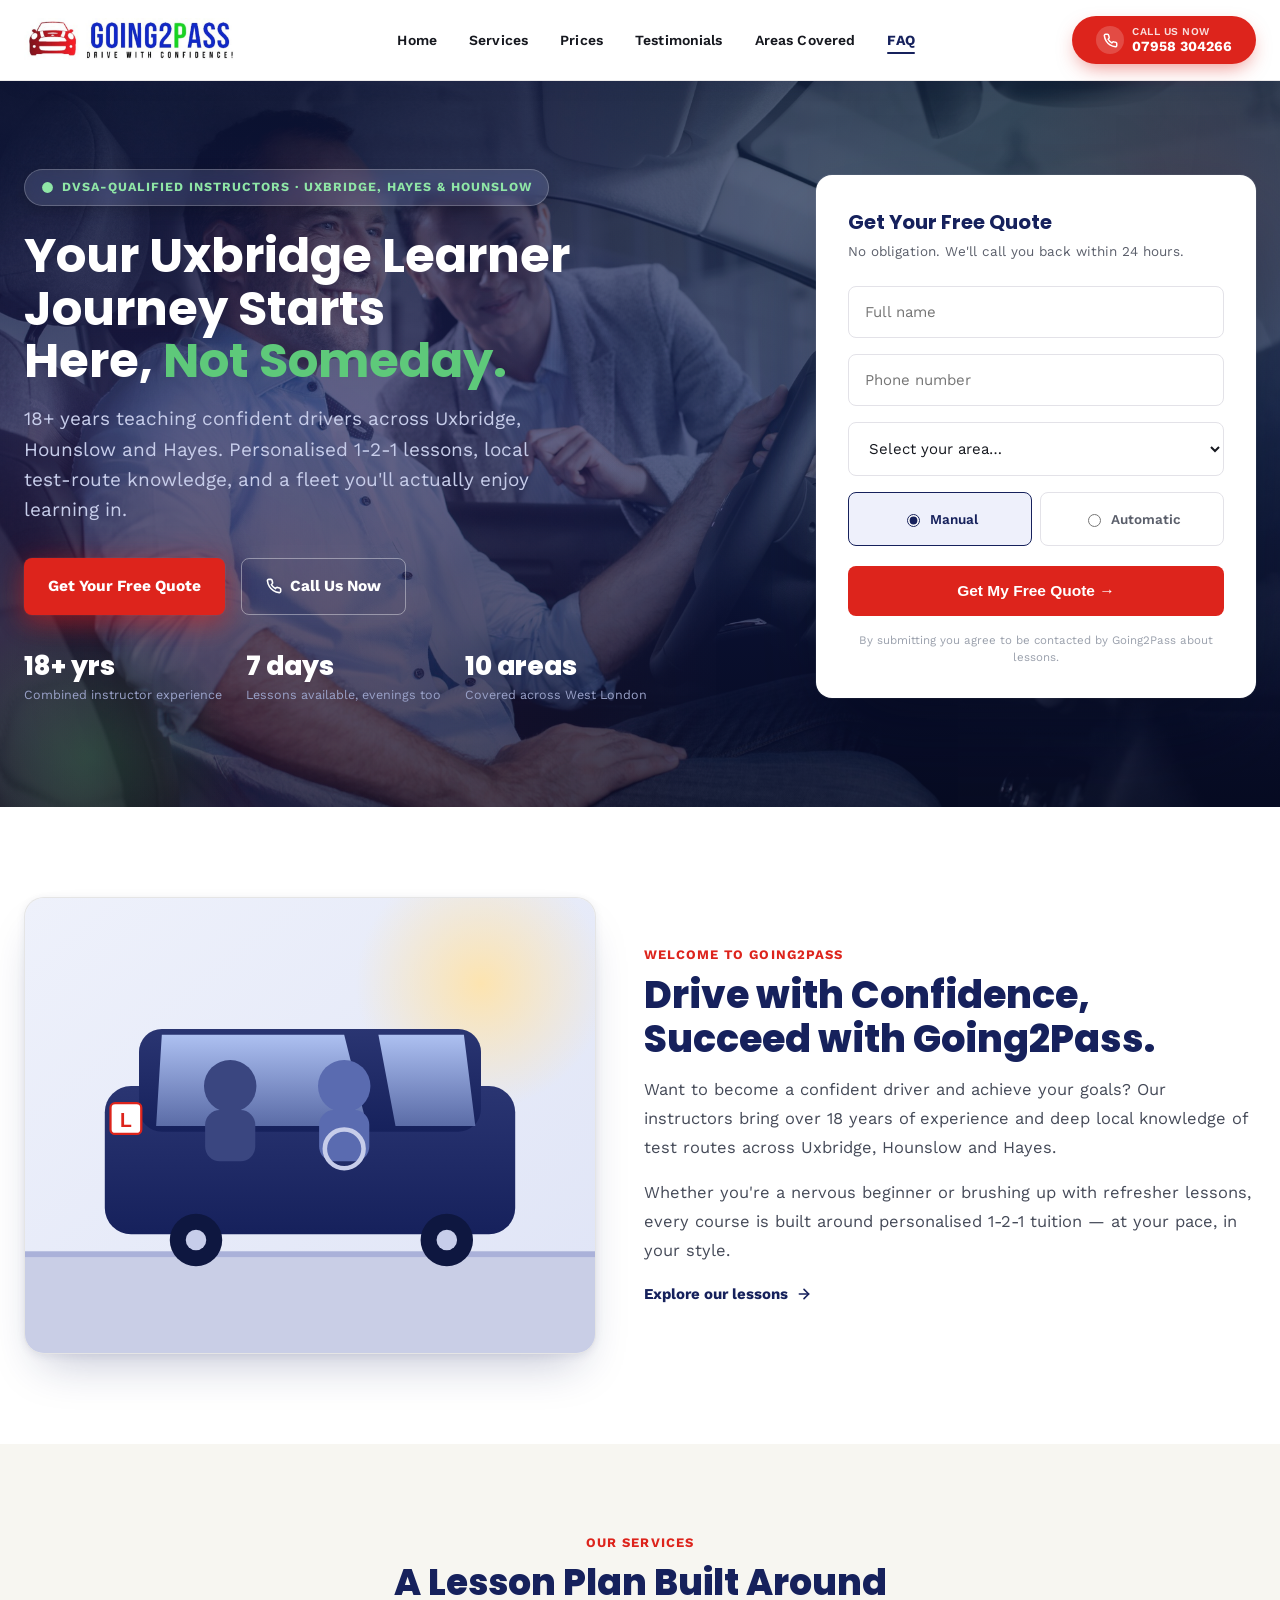
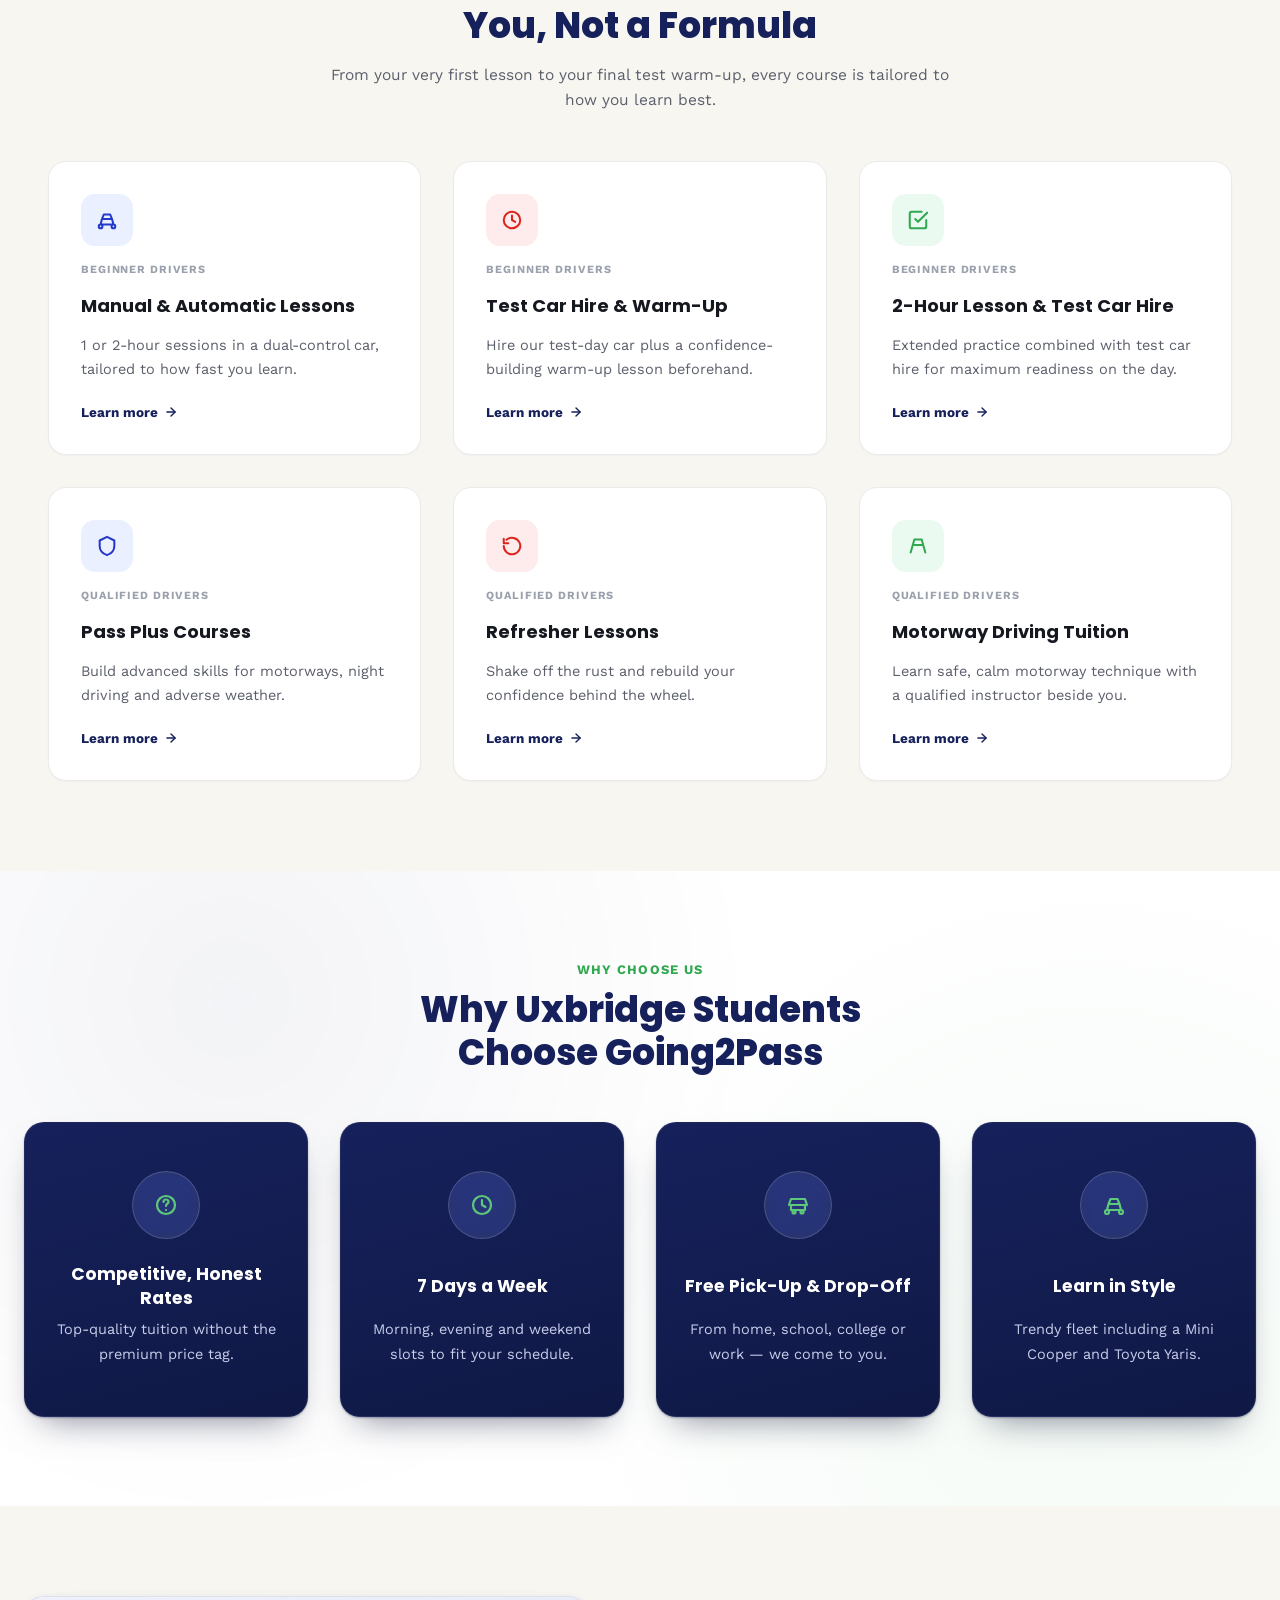
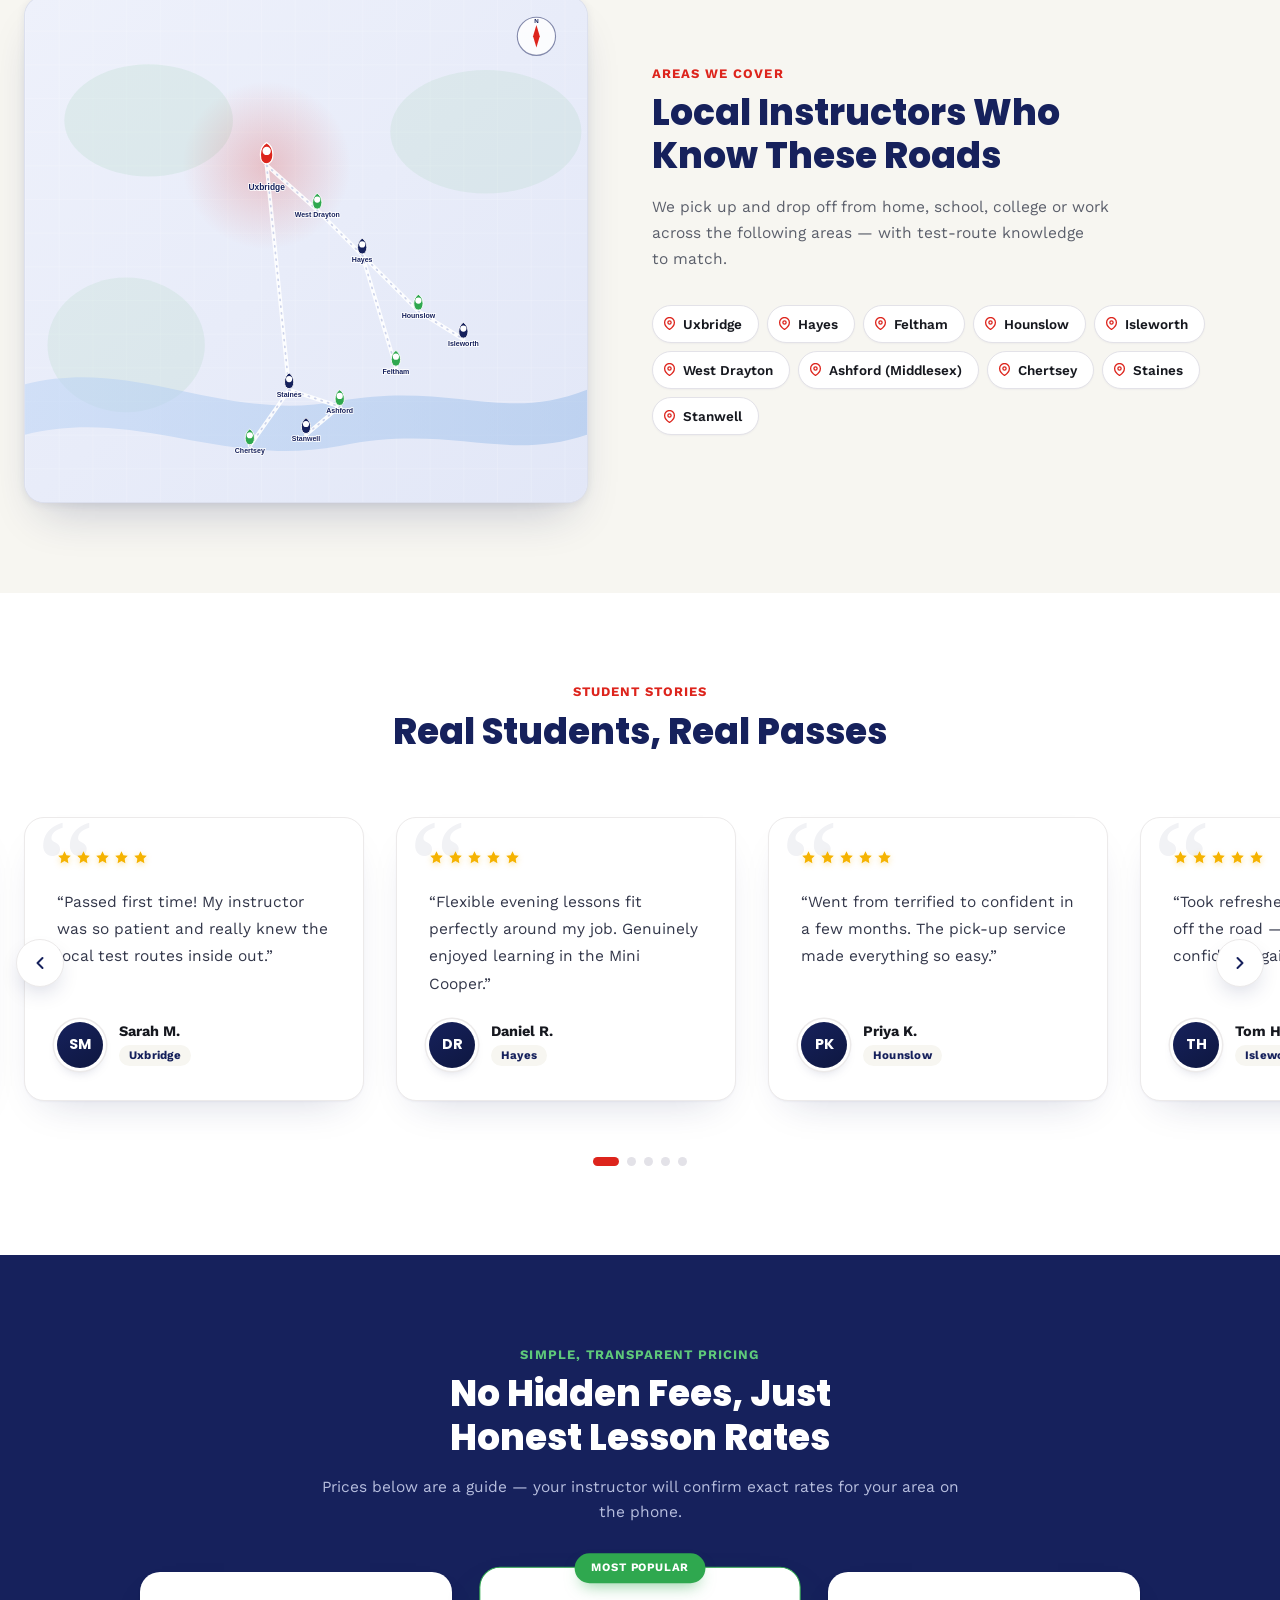
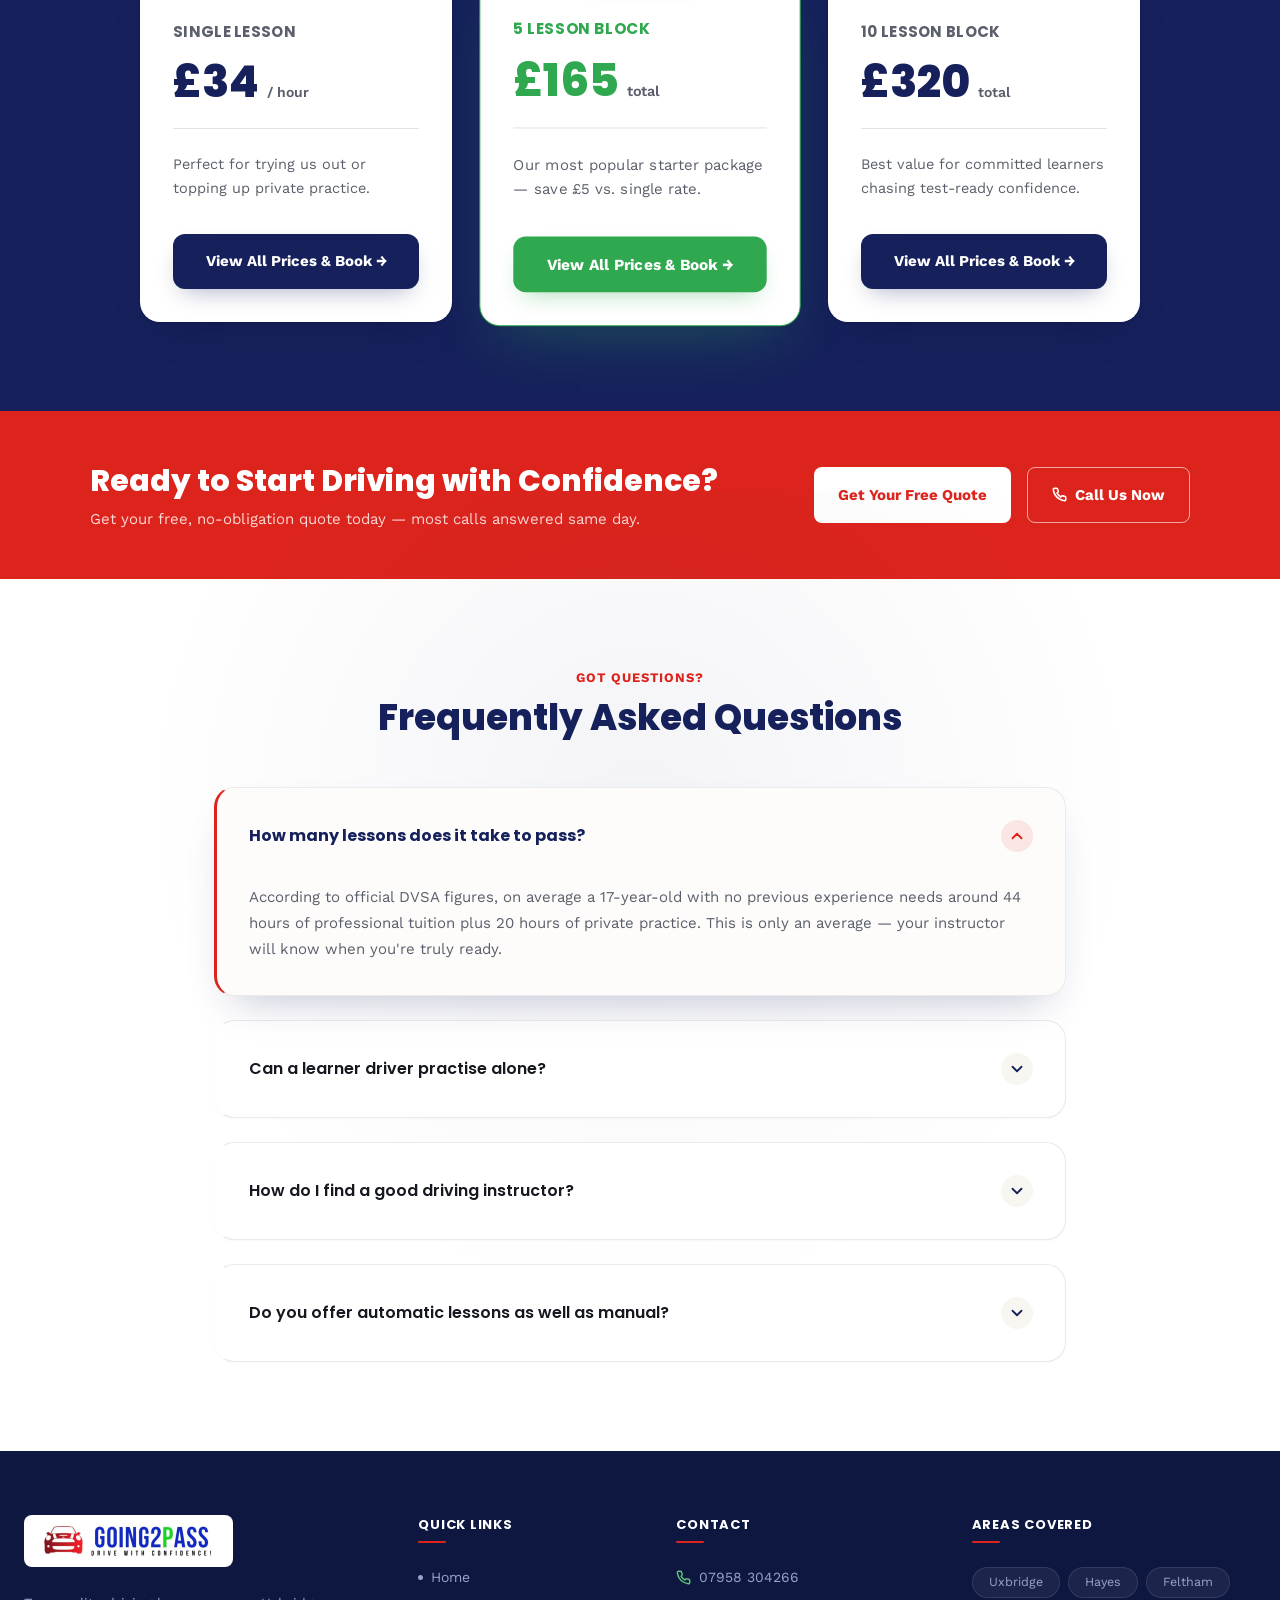
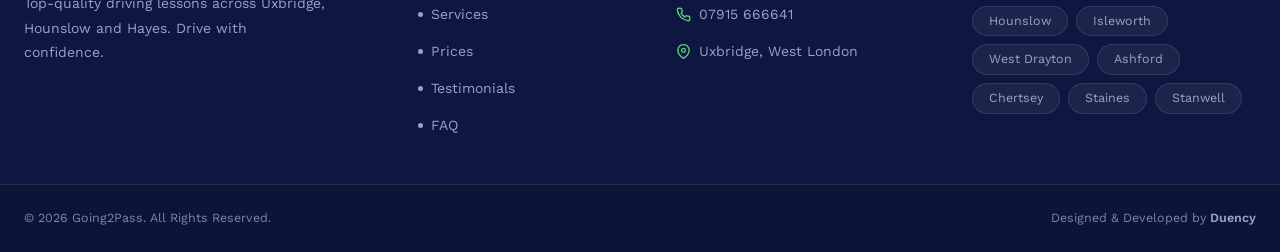
==== index.html @ 3b191c45 "Initial commit" ====
<!DOCTYPE html>
<html lang="en">
<head>
<meta charset="utf-8">
<meta name="viewport" content="width=device-width, initial-scale=1">
<title>Going2Pass — Driving Lessons in Uxbridge, Hayes &amp; Hounslow</title>
<link rel="preconnect" href="https://fonts.googleapis.com">
<link href="https://fonts.googleapis.com/css2?family=Poppins:wght@500;600;700;800&family=Work+Sans:wght@400;500;600;700&display=swap" rel="stylesheet">
<link rel="stylesheet" href="assets/css/main.css">
</head>
<body>

<!-- ============ NAV ============ -->
<header class="site-header">
  <div class="nav-bar container">
    <a href="#" class="nav-brand" aria-label="Going2Pass — home">
      <img class="nav-logo" src="assets/images/logo/logo.jpg" alt="Going2Pass">
    </a>
    <nav class="nav-links" aria-label="Primary">
      <a href="#welcome" data-nav-link="welcome">Home</a>
      <a href="#services" data-nav-link="services">Services</a>
      <a href="#pricing" data-nav-link="pricing">Prices</a>
      <a href="#testimonials" data-nav-link="testimonials">Testimonials</a>
      <a href="#locations" data-nav-link="locations">Areas Covered</a>
      <a href="#faq" data-nav-link="faq">FAQ</a>
    </nav>
    <a class="nav-call" href="tel:07958304266">
      <span class="nav-call-icon">
        <svg width="15" height="15" viewBox="0 0 24 24" fill="none" stroke="#fff" stroke-width="2.4" stroke-linecap="round" stroke-linejoin="round"><path d="M22 16.92v3a2 2 0 0 1-2.18 2 19.79 19.79 0 0 1-8.63-3.07 19.5 19.5 0 0 1-6-6 19.79 19.79 0 0 1-3.07-8.67A2 2 0 0 1 4.11 2h3a2 2 0 0 1 2 1.72c.127.96.362 1.903.7 2.81a2 2 0 0 1-.45 2.11L8.09 9.91a16 16 0 0 0 6 6l1.27-1.27a2 2 0 0 1 2.11-.45c.907.338 1.85.573 2.81.7A2 2 0 0 1 22 16.92z"/></svg>
      </span>
      <span class="nav-call-text">
        <small>Call us now</small>
        07958 304266
      </span>
    </a>
    <button class="nav-burger" type="button" aria-label="Toggle menu" aria-expanded="false">
      <svg width="24" height="24" viewBox="0 0 24 24" fill="none" stroke="#16215c" stroke-width="2.3" stroke-linecap="round"><line x1="3" y1="6" x2="21" y2="6"/><line x1="3" y1="12" x2="21" y2="12"/><line x1="3" y1="18" x2="21" y2="18"/></svg>
    </button>
  </div>
  <nav class="nav-mobile-menu" aria-label="Mobile">
    <a href="#welcome" data-nav-link="welcome">Home</a>
    <a href="#services" data-nav-link="services">Services</a>
    <a href="#pricing" data-nav-link="pricing">Prices</a>
    <a href="#testimonials" data-nav-link="testimonials">Testimonials</a>
    <a href="#locations" data-nav-link="locations">Areas Covered</a>
    <a href="#faq" data-nav-link="faq">FAQ</a>
    <a class="nav-mobile-call" href="tel:07958304266">
      <svg width="15" height="15" viewBox="0 0 24 24" fill="none" stroke="#fff" stroke-width="2.4" stroke-linecap="round" stroke-linejoin="round"><path d="M22 16.92v3a2 2 0 0 1-2.18 2 19.79 19.79 0 0 1-8.63-3.07 19.5 19.5 0 0 1-6-6 19.79 19.79 0 0 1-3.07-8.67A2 2 0 0 1 4.11 2h3a2 2 0 0 1 2 1.72c.127.96.362 1.903.7 2.81a2 2 0 0 1-.45 2.11L8.09 9.91a16 16 0 0 0 6 6l1.27-1.27a2 2 0 0 1 2.11-.45c.907.338 1.85.573 2.81.7A2 2 0 0 1 22 16.92z"/></svg>
      Call 07958 304266
    </a>
  </nav>
</header>

<!-- ============ HERO + LEAD FORM ============ -->
<section class="hero">
  <!--
    Background photo layer: swap the src below for a real licensed photo
    (learner driver + instructor, dual-control car, UK road/driving school)
    when available — everything else (overlay, layout) stays as-is.
  -->
  <img
    class="hero-bg-image"
    src="assets/images/hero/2149117133.jpg"
    alt=""
    role="presentation"
    loading="eager"
    fetchpriority="high"
    decoding="async">
  <div class="hero-overlay"></div>
  <div class="hero-inner">
    <div class="hero-copy">
      <div class="hero-badge">
        <svg width="13" height="13" viewBox="0 0 24 24" fill="#8fe6a6"><circle cx="12" cy="12" r="10"/></svg>
        DVSA-QUALIFIED INSTRUCTORS &middot; UXBRIDGE, HAYES &amp; HOUNSLOW
      </div>
      <h1 class="hero-title">Your Uxbridge Learner Journey Starts Here, <span>Not Someday.</span></h1>
      <p class="hero-sub">18+ years teaching confident drivers across Uxbridge, Hounslow and Hayes. Personalised 1-2-1 lessons, local test-route knowledge, and a fleet you'll actually enjoy learning in.</p>
      <div class="hero-actions">
        <a class="btn btn-primary" href="#lead-form">Get Your Free Quote</a>
        <a class="btn btn-outline" href="tel:07958304266">
          <svg width="16" height="16" viewBox="0 0 24 24" fill="none" stroke="#fff" stroke-width="2.4" stroke-linecap="round" stroke-linejoin="round"><path d="M22 16.92v3a2 2 0 0 1-2.18 2 19.79 19.79 0 0 1-8.63-3.07 19.5 19.5 0 0 1-6-6 19.79 19.79 0 0 1-3.07-8.67A2 2 0 0 1 4.11 2h3a2 2 0 0 1 2 1.72c.127.96.362 1.903.7 2.81a2 2 0 0 1-.45 2.11L8.09 9.91a16 16 0 0 0 6 6l1.27-1.27a2 2 0 0 1 2.11-.45c.907.338 1.85.573 2.81.7A2 2 0 0 1 22 16.92z"/></svg>
          Call Us Now
        </a>
      </div>
      <div class="hero-stats">
        <div><div class="hero-stat-num">18+ yrs</div><div class="hero-stat-label">Combined instructor experience</div></div>
        <div><div class="hero-stat-num">7 days</div><div class="hero-stat-label">Lessons available, evenings too</div></div>
        <div><div class="hero-stat-num">10 areas</div><div class="hero-stat-label">Covered across West London</div></div>
      </div>
    </div>

    <div id="lead-form" class="lead-form-card">
      <div class="lead-form-success">
        <div class="success-icon-wrap">
          <svg width="26" height="26" viewBox="0 0 24 24" fill="none" stroke="#2fa84f" stroke-width="3" stroke-linecap="round" stroke-linejoin="round"><polyline points="20 6 9 17 4 12"/></svg>
        </div>
        <div class="lead-form-success-title">Thanks &mdash; request received!</div>
        <div class="lead-form-success-text">One of our instructors will call you back within 24 hours with your free, no-obligation quote.</div>
      </div>

      <h2 class="lead-form-title">Get Your Free Quote</h2>
      <p class="lead-form-note">No obligation. We'll call you back within 24 hours.</p>
      <form class="lead-form">
        <input type="text" required placeholder="Full name" name="name">
        <input type="tel" required placeholder="Phone number" name="phone">
        <select required name="area">
          <option value="">Select your area&hellip;</option>
          <option value="Uxbridge">Uxbridge</option>
          <option value="Hayes">Hayes</option>
          <option value="Feltham">Feltham</option>
          <option value="Hounslow">Hounslow</option>
          <option value="Isleworth">Isleworth</option>
          <option value="West Drayton">West Drayton</option>
          <option value="Ashford (Middlesex)">Ashford (Middlesex)</option>
          <option value="Chertsey">Chertsey</option>
          <option value="Staines">Staines</option>
          <option value="Stanwell">Stanwell</option>
        </select>
        <div class="transmission-row">
          <label class="transmission-option is-active">
            <input type="radio" name="transmission" value="manual" checked>
            Manual
          </label>
          <label class="transmission-option">
            <input type="radio" name="transmission" value="automatic">
            Automatic
          </label>
        </div>
        <button class="lead-form-submit" type="submit">Get My Free Quote &rarr;</button>
        <div class="lead-form-legal">By submitting you agree to be contacted by Going2Pass about lessons.</div>
      </form>
    </div>
  </div>
</section>

<!-- ============ WELCOME ============ -->
<section id="welcome" class="welcome">
  <div class="welcome-media">
    <!-- Swap this src for a real licensed photo (instructor teaching a
         learner inside a modern dual-control car, UK driving school style)
         when available — no other markup/CSS changes needed. -->
    <img class="welcome-media-image" src="assets/images/about/instructor-learner.svg" alt="Driving instructor teaching a learner driver inside a modern dual-control car" loading="lazy" decoding="async">
  </div>
  <div class="welcome-copy">
    <div class="eyebrow eyebrow-red">WELCOME TO GOING2PASS</div>
    <h2 class="welcome-title">Drive with Confidence, Succeed with Going2Pass.</h2>
    <p>Want to become a confident driver and achieve your goals? Our instructors bring over 18 years of experience and deep local knowledge of test routes across Uxbridge, Hounslow and Hayes.</p>
    <p>Whether you're a nervous beginner or brushing up with refresher lessons, every course is built around personalised 1-2-1 tuition &mdash; at your pace, in your style.</p>
    <a class="welcome-link" href="#services">
      Explore our lessons
      <svg width="16" height="16" viewBox="0 0 24 24" fill="none" stroke="#16215c" stroke-width="2.4" stroke-linecap="round" stroke-linejoin="round"><line x1="5" y1="12" x2="19" y2="12"/><polyline points="12 5 19 12 12 19"/></svg>
    </a>
  </div>
</section>

<!-- ============ SERVICES ============ -->
<section id="services" class="section section-cream">
  <div class="container">
    <div class="section-intro">
      <div class="eyebrow eyebrow-red">OUR SERVICES</div>
      <h2 class="section-title">A Lesson Plan Built Around You, Not a Formula</h2>
      <p>From your very first lesson to your final test warm-up, every course is tailored to how you learn best.</p>
    </div>
    <div class="services-grid">

      <article class="service-card">
        <div class="service-icon" style="background:#eaf0ff;">
          <svg width="22" height="22" viewBox="0 0 24 24" fill="none" stroke="#2438c9" stroke-width="2.2" stroke-linecap="round" stroke-linejoin="round"><path d="M5 17h14M5 17a2 2 0 1 0 0 4 2 2 0 0 0 0-4zm14 0a2 2 0 1 0 0 4 2 2 0 0 0 0-4zM5 17l1.5-6h11L19 17M6.5 11l2-5h7l2 5"/></svg>
        </div>
        <div class="service-group">BEGINNER DRIVERS</div>
        <h3 class="service-title">Manual &amp; Automatic Lessons</h3>
        <p class="service-desc">1 or 2-hour sessions in a dual-control car, tailored to how fast you learn.</p>
        <span class="service-link">Learn more<svg width="14" height="14" viewBox="0 0 24 24" fill="none" stroke="currentColor" stroke-width="2.4" stroke-linecap="round" stroke-linejoin="round"><line x1="5" y1="12" x2="19" y2="12"/><polyline points="12 5 19 12 12 19"/></svg></span>
      </article>

      <article class="service-card">
        <div class="service-icon" style="background:#fdeceb;">
          <svg width="22" height="22" viewBox="0 0 24 24" fill="none" stroke="#dd241c" stroke-width="2.2" stroke-linecap="round" stroke-linejoin="round"><circle cx="12" cy="12" r="9"/><polyline points="12 7 12 12 15.5 14"/></svg>
        </div>
        <div class="service-group">BEGINNER DRIVERS</div>
        <h3 class="service-title">Test Car Hire &amp; Warm-Up</h3>
        <p class="service-desc">Hire our test-day car plus a confidence-building warm-up lesson beforehand.</p>
        <span class="service-link">Learn more<svg width="14" height="14" viewBox="0 0 24 24" fill="none" stroke="currentColor" stroke-width="2.4" stroke-linecap="round" stroke-linejoin="round"><line x1="5" y1="12" x2="19" y2="12"/><polyline points="12 5 19 12 12 19"/></svg></span>
      </article>

      <article class="service-card">
        <div class="service-icon" style="background:#eafaf0;">
          <svg width="22" height="22" viewBox="0 0 24 24" fill="none" stroke="#2fa84f" stroke-width="2.2" stroke-linecap="round" stroke-linejoin="round"><path d="M9 11l3 3L22 4"/><path d="M21 12v7a2 2 0 0 1-2 2H5a2 2 0 0 1-2-2V5a2 2 0 0 1 2-2h11"/></svg>
        </div>
        <div class="service-group">BEGINNER DRIVERS</div>
        <h3 class="service-title">2-Hour Lesson &amp; Test Car Hire</h3>
        <p class="service-desc">Extended practice combined with test car hire for maximum readiness on the day.</p>
        <span class="service-link">Learn more<svg width="14" height="14" viewBox="0 0 24 24" fill="none" stroke="currentColor" stroke-width="2.4" stroke-linecap="round" stroke-linejoin="round"><line x1="5" y1="12" x2="19" y2="12"/><polyline points="12 5 19 12 12 19"/></svg></span>
      </article>

      <article class="service-card">
        <div class="service-icon" style="background:#eaf0ff;">
          <svg width="22" height="22" viewBox="0 0 24 24" fill="none" stroke="#2438c9" stroke-width="2.2" stroke-linecap="round" stroke-linejoin="round"><path d="M12 2l8 4v6c0 5-3.5 8.5-8 10-4.5-1.5-8-5-8-10V6l8-4z"/></svg>
        </div>
        <div class="service-group">QUALIFIED DRIVERS</div>
        <h3 class="service-title">Pass Plus Courses</h3>
        <p class="service-desc">Build advanced skills for motorways, night driving and adverse weather.</p>
        <span class="service-link">Learn more<svg width="14" height="14" viewBox="0 0 24 24" fill="none" stroke="currentColor" stroke-width="2.4" stroke-linecap="round" stroke-linejoin="round"><line x1="5" y1="12" x2="19" y2="12"/><polyline points="12 5 19 12 12 19"/></svg></span>
      </article>

      <article class="service-card">
        <div class="service-icon" style="background:#fdeceb;">
          <svg width="22" height="22" viewBox="0 0 24 24" fill="none" stroke="#dd241c" stroke-width="2.2" stroke-linecap="round" stroke-linejoin="round"><path d="M3 12a9 9 0 1 0 3-6.7"/><polyline points="3 4 3 9 8 9"/></svg>
        </div>
        <div class="service-group">QUALIFIED DRIVERS</div>
        <h3 class="service-title">Refresher Lessons</h3>
        <p class="service-desc">Shake off the rust and rebuild your confidence behind the wheel.</p>
        <span class="service-link">Learn more<svg width="14" height="14" viewBox="0 0 24 24" fill="none" stroke="currentColor" stroke-width="2.4" stroke-linecap="round" stroke-linejoin="round"><line x1="5" y1="12" x2="19" y2="12"/><polyline points="12 5 19 12 12 19"/></svg></span>
      </article>

      <article class="service-card">
        <div class="service-icon" style="background:#eafaf0;">
          <svg width="22" height="22" viewBox="0 0 24 24" fill="none" stroke="#2fa84f" stroke-width="2.2" stroke-linecap="round" stroke-linejoin="round"><path d="M4 19l4-14h8l4 14"/><line x1="7" y1="11" x2="17" y2="11"/></svg>
        </div>
        <div class="service-group">QUALIFIED DRIVERS</div>
        <h3 class="service-title">Motorway Driving Tuition</h3>
        <p class="service-desc">Learn safe, calm motorway technique with a qualified instructor beside you.</p>
        <span class="service-link">Learn more<svg width="14" height="14" viewBox="0 0 24 24" fill="none" stroke="currentColor" stroke-width="2.4" stroke-linecap="round" stroke-linejoin="round"><line x1="5" y1="12" x2="19" y2="12"/><polyline points="12 5 19 12 12 19"/></svg></span>
      </article>

    </div>
  </div>
</section>

<!-- ============ WHY CHOOSE US ============ -->
<section class="section why-choose-section">
  <div class="section-intro">
    <div class="eyebrow eyebrow-green">WHY CHOOSE US</div>
    <h2 class="section-title">Why Uxbridge Students Choose Going2Pass</h2>
  </div>
  <div class="why-grid">

    <div class="why-card">
      <div class="why-icon-wrap">
        <svg width="24" height="24" viewBox="0 0 24 24" fill="none" stroke="#5ec97a" stroke-width="2.2" stroke-linecap="round" stroke-linejoin="round"><circle cx="12" cy="12" r="9"/><path d="M9.5 9a2.5 2.5 0 0 1 5 0c0 1.5-2.5 2-2.5 4M12 17h.01"/></svg>
      </div>
      <h3 class="why-title">Competitive, Honest Rates</h3>
      <p class="why-desc">Top-quality tuition without the premium price tag.</p>
    </div>

    <div class="why-card">
      <div class="why-icon-wrap">
        <svg width="24" height="24" viewBox="0 0 24 24" fill="none" stroke="#5ec97a" stroke-width="2.2" stroke-linecap="round" stroke-linejoin="round"><circle cx="12" cy="12" r="9"/><polyline points="12 7 12 12 15.5 14"/></svg>
      </div>
      <h3 class="why-title">7 Days a Week</h3>
      <p class="why-desc">Morning, evening and weekend slots to fit your schedule.</p>
    </div>

    <div class="why-card">
      <div class="why-icon-wrap">
        <svg width="24" height="24" viewBox="0 0 24 24" fill="none" stroke="#5ec97a" stroke-width="2.2" stroke-linecap="round" stroke-linejoin="round"><path d="M3 12l2-6h14l2 6M5 12h14v5H5z"/><circle cx="8" cy="19" r="1.5"/><circle cx="16" cy="19" r="1.5"/></svg>
      </div>
      <h3 class="why-title">Free Pick-Up &amp; Drop-Off</h3>
      <p class="why-desc">From home, school, college or work &mdash; we come to you.</p>
    </div>

    <div class="why-card">
      <div class="why-icon-wrap">
        <svg width="24" height="24" viewBox="0 0 24 24" fill="none" stroke="#5ec97a" stroke-width="2.2" stroke-linecap="round" stroke-linejoin="round"><path d="M5 17h14M5 17a2 2 0 1 0 0 4 2 2 0 0 0 0-4zm14 0a2 2 0 1 0 0 4 2 2 0 0 0 0-4zM5 17l1.5-6h11L19 17M6.5 11l2-5h7l2 5"/></svg>
      </div>
      <h3 class="why-title">Learn in Style</h3>
      <p class="why-desc">Trendy fleet including a Mini Cooper and Toyota Yaris.</p>
    </div>

  </div>
</section>

<!-- ============ LOCATIONS ============ -->
<section id="locations" class="section section-cream">
  <div class="locations-inner">
    <div class="locations-media">
      <img class="locations-media-image" src="assets/images/locations/west-london-map.svg" alt="Illustrated map of West London showing Going2Pass driving lesson coverage across Uxbridge, Hayes, Hounslow, Feltham, Isleworth, West Drayton, Ashford, Chertsey, Staines and Stanwell" loading="lazy" decoding="async">
    </div>
    <div class="locations-copy">
      <div class="eyebrow eyebrow-red">AREAS WE COVER</div>
      <h2 class="locations-title">Local Instructors Who Know These Roads</h2>
      <p>We pick up and drop off from home, school, college or work across the following areas &mdash; with test-route knowledge to match.</p>
      <div class="location-tags">
        <div class="location-tag"><svg width="13" height="13" viewBox="0 0 24 24" fill="none" stroke="#dd241c" stroke-width="2.4" stroke-linecap="round" stroke-linejoin="round"><path d="M21 10c0 7-9 13-9 13s-9-6-9-13a9 9 0 0 1 18 0z"/><circle cx="12" cy="10" r="3"/></svg>Uxbridge</div>
        <div class="location-tag"><svg width="13" height="13" viewBox="0 0 24 24" fill="none" stroke="#dd241c" stroke-width="2.4" stroke-linecap="round" stroke-linejoin="round"><path d="M21 10c0 7-9 13-9 13s-9-6-9-13a9 9 0 0 1 18 0z"/><circle cx="12" cy="10" r="3"/></svg>Hayes</div>
        <div class="location-tag"><svg width="13" height="13" viewBox="0 0 24 24" fill="none" stroke="#dd241c" stroke-width="2.4" stroke-linecap="round" stroke-linejoin="round"><path d="M21 10c0 7-9 13-9 13s-9-6-9-13a9 9 0 0 1 18 0z"/><circle cx="12" cy="10" r="3"/></svg>Feltham</div>
        <div class="location-tag"><svg width="13" height="13" viewBox="0 0 24 24" fill="none" stroke="#dd241c" stroke-width="2.4" stroke-linecap="round" stroke-linejoin="round"><path d="M21 10c0 7-9 13-9 13s-9-6-9-13a9 9 0 0 1 18 0z"/><circle cx="12" cy="10" r="3"/></svg>Hounslow</div>
        <div class="location-tag"><svg width="13" height="13" viewBox="0 0 24 24" fill="none" stroke="#dd241c" stroke-width="2.4" stroke-linecap="round" stroke-linejoin="round"><path d="M21 10c0 7-9 13-9 13s-9-6-9-13a9 9 0 0 1 18 0z"/><circle cx="12" cy="10" r="3"/></svg>Isleworth</div>
        <div class="location-tag"><svg width="13" height="13" viewBox="0 0 24 24" fill="none" stroke="#dd241c" stroke-width="2.4" stroke-linecap="round" stroke-linejoin="round"><path d="M21 10c0 7-9 13-9 13s-9-6-9-13a9 9 0 0 1 18 0z"/><circle cx="12" cy="10" r="3"/></svg>West Drayton</div>
        <div class="location-tag"><svg width="13" height="13" viewBox="0 0 24 24" fill="none" stroke="#dd241c" stroke-width="2.4" stroke-linecap="round" stroke-linejoin="round"><path d="M21 10c0 7-9 13-9 13s-9-6-9-13a9 9 0 0 1 18 0z"/><circle cx="12" cy="10" r="3"/></svg>Ashford (Middlesex)</div>
        <div class="location-tag"><svg width="13" height="13" viewBox="0 0 24 24" fill="none" stroke="#dd241c" stroke-width="2.4" stroke-linecap="round" stroke-linejoin="round"><path d="M21 10c0 7-9 13-9 13s-9-6-9-13a9 9 0 0 1 18 0z"/><circle cx="12" cy="10" r="3"/></svg>Chertsey</div>
        <div class="location-tag"><svg width="13" height="13" viewBox="0 0 24 24" fill="none" stroke="#dd241c" stroke-width="2.4" stroke-linecap="round" stroke-linejoin="round"><path d="M21 10c0 7-9 13-9 13s-9-6-9-13a9 9 0 0 1 18 0z"/><circle cx="12" cy="10" r="3"/></svg>Staines</div>
        <div class="location-tag"><svg width="13" height="13" viewBox="0 0 24 24" fill="none" stroke="#dd241c" stroke-width="2.4" stroke-linecap="round" stroke-linejoin="round"><path d="M21 10c0 7-9 13-9 13s-9-6-9-13a9 9 0 0 1 18 0z"/><circle cx="12" cy="10" r="3"/></svg>Stanwell</div>
      </div>
    </div>
  </div>
</section>

<!-- ============ TESTIMONIALS ============ -->
<section id="testimonials" class="testimonials-section">
  <div class="container">
    <div class="section-intro">
      <div class="eyebrow eyebrow-red">STUDENT STORIES</div>
      <h2 class="section-title">Real Students, Real Passes</h2>
    </div>
  </div>
  <div class="testimonial-viewport" role="region" aria-roledescription="carousel" aria-label="Student testimonials" tabindex="0">
    <!--
      Track is tripled (3x the 5 real testimonials = 15 cards) so the
      auto-advance loop in slider.js can wrap seamlessly left-to-right.
      data-count on the track = the ORIGINAL testimonial count (5).
    -->
    <div class="testimonial-track" data-count="5">

      <!-- Loop copy 1 (left buffer) -->
      <article class="testimonial-card">
        <div class="testimonial-stars">
          <svg width="15" height="15" viewBox="0 0 24 24" fill="#f5b301"><polygon points="12 2 15.09 8.26 22 9.27 17 14.14 18.18 21.02 12 17.77 5.82 21.02 7 14.14 2 9.27 8.91 8.26 12 2"/></svg>
          <svg width="15" height="15" viewBox="0 0 24 24" fill="#f5b301"><polygon points="12 2 15.09 8.26 22 9.27 17 14.14 18.18 21.02 12 17.77 5.82 21.02 7 14.14 2 9.27 8.91 8.26 12 2"/></svg>
          <svg width="15" height="15" viewBox="0 0 24 24" fill="#f5b301"><polygon points="12 2 15.09 8.26 22 9.27 17 14.14 18.18 21.02 12 17.77 5.82 21.02 7 14.14 2 9.27 8.91 8.26 12 2"/></svg>
          <svg width="15" height="15" viewBox="0 0 24 24" fill="#f5b301"><polygon points="12 2 15.09 8.26 22 9.27 17 14.14 18.18 21.02 12 17.77 5.82 21.02 7 14.14 2 9.27 8.91 8.26 12 2"/></svg>
          <svg width="15" height="15" viewBox="0 0 24 24" fill="#f5b301"><polygon points="12 2 15.09 8.26 22 9.27 17 14.14 18.18 21.02 12 17.77 5.82 21.02 7 14.14 2 9.27 8.91 8.26 12 2"/></svg>
        </div>
        <p class="testimonial-quote">&ldquo;Passed first time! My instructor was so patient and really knew the local test routes inside out.&rdquo;</p>
        <div class="testimonial-person">
          <div class="testimonial-avatar">SM</div>
          <div><div class="testimonial-name">Sarah M.</div><div class="testimonial-area">Uxbridge</div></div>
        </div>
      </article>

      <article class="testimonial-card">
        <div class="testimonial-stars">
          <svg width="15" height="15" viewBox="0 0 24 24" fill="#f5b301"><polygon points="12 2 15.09 8.26 22 9.27 17 14.14 18.18 21.02 12 17.77 5.82 21.02 7 14.14 2 9.27 8.91 8.26 12 2"/></svg>
          <svg width="15" height="15" viewBox="0 0 24 24" fill="#f5b301"><polygon points="12 2 15.09 8.26 22 9.27 17 14.14 18.18 21.02 12 17.77 5.82 21.02 7 14.14 2 9.27 8.91 8.26 12 2"/></svg>
          <svg width="15" height="15" viewBox="0 0 24 24" fill="#f5b301"><polygon points="12 2 15.09 8.26 22 9.27 17 14.14 18.18 21.02 12 17.77 5.82 21.02 7 14.14 2 9.27 8.91 8.26 12 2"/></svg>
          <svg width="15" height="15" viewBox="0 0 24 24" fill="#f5b301"><polygon points="12 2 15.09 8.26 22 9.27 17 14.14 18.18 21.02 12 17.77 5.82 21.02 7 14.14 2 9.27 8.91 8.26 12 2"/></svg>
          <svg width="15" height="15" viewBox="0 0 24 24" fill="#f5b301"><polygon points="12 2 15.09 8.26 22 9.27 17 14.14 18.18 21.02 12 17.77 5.82 21.02 7 14.14 2 9.27 8.91 8.26 12 2"/></svg>
        </div>
        <p class="testimonial-quote">&ldquo;Flexible evening lessons fit perfectly around my job. Genuinely enjoyed learning in the Mini Cooper.&rdquo;</p>
        <div class="testimonial-person">
          <div class="testimonial-avatar">DR</div>
          <div><div class="testimonial-name">Daniel R.</div><div class="testimonial-area">Hayes</div></div>
        </div>
      </article>

      <article class="testimonial-card">
        <div class="testimonial-stars">
          <svg width="15" height="15" viewBox="0 0 24 24" fill="#f5b301"><polygon points="12 2 15.09 8.26 22 9.27 17 14.14 18.18 21.02 12 17.77 5.82 21.02 7 14.14 2 9.27 8.91 8.26 12 2"/></svg>
          <svg width="15" height="15" viewBox="0 0 24 24" fill="#f5b301"><polygon points="12 2 15.09 8.26 22 9.27 17 14.14 18.18 21.02 12 17.77 5.82 21.02 7 14.14 2 9.27 8.91 8.26 12 2"/></svg>
          <svg width="15" height="15" viewBox="0 0 24 24" fill="#f5b301"><polygon points="12 2 15.09 8.26 22 9.27 17 14.14 18.18 21.02 12 17.77 5.82 21.02 7 14.14 2 9.27 8.91 8.26 12 2"/></svg>
          <svg width="15" height="15" viewBox="0 0 24 24" fill="#f5b301"><polygon points="12 2 15.09 8.26 22 9.27 17 14.14 18.18 21.02 12 17.77 5.82 21.02 7 14.14 2 9.27 8.91 8.26 12 2"/></svg>
          <svg width="15" height="15" viewBox="0 0 24 24" fill="#f5b301"><polygon points="12 2 15.09 8.26 22 9.27 17 14.14 18.18 21.02 12 17.77 5.82 21.02 7 14.14 2 9.27 8.91 8.26 12 2"/></svg>
        </div>
        <p class="testimonial-quote">&ldquo;Went from terrified to confident in a few months. The pick-up service made everything so easy.&rdquo;</p>
        <div class="testimonial-person">
          <div class="testimonial-avatar">PK</div>
          <div><div class="testimonial-name">Priya K.</div><div class="testimonial-area">Hounslow</div></div>
        </div>
      </article>

      <article class="testimonial-card">
        <div class="testimonial-stars">
          <svg width="15" height="15" viewBox="0 0 24 24" fill="#f5b301"><polygon points="12 2 15.09 8.26 22 9.27 17 14.14 18.18 21.02 12 17.77 5.82 21.02 7 14.14 2 9.27 8.91 8.26 12 2"/></svg>
          <svg width="15" height="15" viewBox="0 0 24 24" fill="#f5b301"><polygon points="12 2 15.09 8.26 22 9.27 17 14.14 18.18 21.02 12 17.77 5.82 21.02 7 14.14 2 9.27 8.91 8.26 12 2"/></svg>
          <svg width="15" height="15" viewBox="0 0 24 24" fill="#f5b301"><polygon points="12 2 15.09 8.26 22 9.27 17 14.14 18.18 21.02 12 17.77 5.82 21.02 7 14.14 2 9.27 8.91 8.26 12 2"/></svg>
          <svg width="15" height="15" viewBox="0 0 24 24" fill="#f5b301"><polygon points="12 2 15.09 8.26 22 9.27 17 14.14 18.18 21.02 12 17.77 5.82 21.02 7 14.14 2 9.27 8.91 8.26 12 2"/></svg>
          <svg width="15" height="15" viewBox="0 0 24 24" fill="#f5b301"><polygon points="12 2 15.09 8.26 22 9.27 17 14.14 18.18 21.02 12 17.77 5.82 21.02 7 14.14 2 9.27 8.91 8.26 12 2"/></svg>
        </div>
        <p class="testimonial-quote">&ldquo;Took refresher lessons after years off the road &mdash; felt properly confident again within weeks.&rdquo;</p>
        <div class="testimonial-person">
          <div class="testimonial-avatar">TH</div>
          <div><div class="testimonial-name">Tom H.</div><div class="testimonial-area">Isleworth</div></div>
        </div>
      </article>

      <article class="testimonial-card">
        <div class="testimonial-stars">
          <svg width="15" height="15" viewBox="0 0 24 24" fill="#f5b301"><polygon points="12 2 15.09 8.26 22 9.27 17 14.14 18.18 21.02 12 17.77 5.82 21.02 7 14.14 2 9.27 8.91 8.26 12 2"/></svg>
          <svg width="15" height="15" viewBox="0 0 24 24" fill="#f5b301"><polygon points="12 2 15.09 8.26 22 9.27 17 14.14 18.18 21.02 12 17.77 5.82 21.02 7 14.14 2 9.27 8.91 8.26 12 2"/></svg>
          <svg width="15" height="15" viewBox="0 0 24 24" fill="#f5b301"><polygon points="12 2 15.09 8.26 22 9.27 17 14.14 18.18 21.02 12 17.77 5.82 21.02 7 14.14 2 9.27 8.91 8.26 12 2"/></svg>
          <svg width="15" height="15" viewBox="0 0 24 24" fill="#f5b301"><polygon points="12 2 15.09 8.26 22 9.27 17 14.14 18.18 21.02 12 17.77 5.82 21.02 7 14.14 2 9.27 8.91 8.26 12 2"/></svg>
          <svg width="15" height="15" viewBox="0 0 24 24" fill="#f5b301"><polygon points="12 2 15.09 8.26 22 9.27 17 14.14 18.18 21.02 12 17.77 5.82 21.02 7 14.14 2 9.27 8.91 8.26 12 2"/></svg>
        </div>
        <p class="testimonial-quote">&ldquo;Best value block booking around. Clear pricing, no surprises, and I passed with 2 minors.&rdquo;</p>
        <div class="testimonial-person">
          <div class="testimonial-avatar">AO</div>
          <div><div class="testimonial-name">Amara O.</div><div class="testimonial-area">West Drayton</div></div>
        </div>
      </article>

      <!-- Loop copy 2 (main visible set — index math in slider.js starts here) -->
      <article class="testimonial-card">
        <div class="testimonial-stars"><svg width="15" height="15" viewBox="0 0 24 24" fill="#f5b301"><polygon points="12 2 15.09 8.26 22 9.27 17 14.14 18.18 21.02 12 17.77 5.82 21.02 7 14.14 2 9.27 8.91 8.26 12 2"/></svg><svg width="15" height="15" viewBox="0 0 24 24" fill="#f5b301"><polygon points="12 2 15.09 8.26 22 9.27 17 14.14 18.18 21.02 12 17.77 5.82 21.02 7 14.14 2 9.27 8.91 8.26 12 2"/></svg><svg width="15" height="15" viewBox="0 0 24 24" fill="#f5b301"><polygon points="12 2 15.09 8.26 22 9.27 17 14.14 18.18 21.02 12 17.77 5.82 21.02 7 14.14 2 9.27 8.91 8.26 12 2"/></svg><svg width="15" height="15" viewBox="0 0 24 24" fill="#f5b301"><polygon points="12 2 15.09 8.26 22 9.27 17 14.14 18.18 21.02 12 17.77 5.82 21.02 7 14.14 2 9.27 8.91 8.26 12 2"/></svg><svg width="15" height="15" viewBox="0 0 24 24" fill="#f5b301"><polygon points="12 2 15.09 8.26 22 9.27 17 14.14 18.18 21.02 12 17.77 5.82 21.02 7 14.14 2 9.27 8.91 8.26 12 2"/></svg></div>
        <p class="testimonial-quote">&ldquo;Passed first time! My instructor was so patient and really knew the local test routes inside out.&rdquo;</p>
        <div class="testimonial-person"><div class="testimonial-avatar">SM</div><div><div class="testimonial-name">Sarah M.</div><div class="testimonial-area">Uxbridge</div></div></div>
      </article>
      <article class="testimonial-card">
        <div class="testimonial-stars"><svg width="15" height="15" viewBox="0 0 24 24" fill="#f5b301"><polygon points="12 2 15.09 8.26 22 9.27 17 14.14 18.18 21.02 12 17.77 5.82 21.02 7 14.14 2 9.27 8.91 8.26 12 2"/></svg><svg width="15" height="15" viewBox="0 0 24 24" fill="#f5b301"><polygon points="12 2 15.09 8.26 22 9.27 17 14.14 18.18 21.02 12 17.77 5.82 21.02 7 14.14 2 9.27 8.91 8.26 12 2"/></svg><svg width="15" height="15" viewBox="0 0 24 24" fill="#f5b301"><polygon points="12 2 15.09 8.26 22 9.27 17 14.14 18.18 21.02 12 17.77 5.82 21.02 7 14.14 2 9.27 8.91 8.26 12 2"/></svg><svg width="15" height="15" viewBox="0 0 24 24" fill="#f5b301"><polygon points="12 2 15.09 8.26 22 9.27 17 14.14 18.18 21.02 12 17.77 5.82 21.02 7 14.14 2 9.27 8.91 8.26 12 2"/></svg><svg width="15" height="15" viewBox="0 0 24 24" fill="#f5b301"><polygon points="12 2 15.09 8.26 22 9.27 17 14.14 18.18 21.02 12 17.77 5.82 21.02 7 14.14 2 9.27 8.91 8.26 12 2"/></svg></div>
        <p class="testimonial-quote">&ldquo;Flexible evening lessons fit perfectly around my job. Genuinely enjoyed learning in the Mini Cooper.&rdquo;</p>
        <div class="testimonial-person"><div class="testimonial-avatar">DR</div><div><div class="testimonial-name">Daniel R.</div><div class="testimonial-area">Hayes</div></div></div>
      </article>
      <article class="testimonial-card">
        <div class="testimonial-stars"><svg width="15" height="15" viewBox="0 0 24 24" fill="#f5b301"><polygon points="12 2 15.09 8.26 22 9.27 17 14.14 18.18 21.02 12 17.77 5.82 21.02 7 14.14 2 9.27 8.91 8.26 12 2"/></svg><svg width="15" height="15" viewBox="0 0 24 24" fill="#f5b301"><polygon points="12 2 15.09 8.26 22 9.27 17 14.14 18.18 21.02 12 17.77 5.82 21.02 7 14.14 2 9.27 8.91 8.26 12 2"/></svg><svg width="15" height="15" viewBox="0 0 24 24" fill="#f5b301"><polygon points="12 2 15.09 8.26 22 9.27 17 14.14 18.18 21.02 12 17.77 5.82 21.02 7 14.14 2 9.27 8.91 8.26 12 2"/></svg><svg width="15" height="15" viewBox="0 0 24 24" fill="#f5b301"><polygon points="12 2 15.09 8.26 22 9.27 17 14.14 18.18 21.02 12 17.77 5.82 21.02 7 14.14 2 9.27 8.91 8.26 12 2"/></svg><svg width="15" height="15" viewBox="0 0 24 24" fill="#f5b301"><polygon points="12 2 15.09 8.26 22 9.27 17 14.14 18.18 21.02 12 17.77 5.82 21.02 7 14.14 2 9.27 8.91 8.26 12 2"/></svg></div>
        <p class="testimonial-quote">&ldquo;Went from terrified to confident in a few months. The pick-up service made everything so easy.&rdquo;</p>
        <div class="testimonial-person"><div class="testimonial-avatar">PK</div><div><div class="testimonial-name">Priya K.</div><div class="testimonial-area">Hounslow</div></div></div>
      </article>
      <article class="testimonial-card">
        <div class="testimonial-stars"><svg width="15" height="15" viewBox="0 0 24 24" fill="#f5b301"><polygon points="12 2 15.09 8.26 22 9.27 17 14.14 18.18 21.02 12 17.77 5.82 21.02 7 14.14 2 9.27 8.91 8.26 12 2"/></svg><svg width="15" height="15" viewBox="0 0 24 24" fill="#f5b301"><polygon points="12 2 15.09 8.26 22 9.27 17 14.14 18.18 21.02 12 17.77 5.82 21.02 7 14.14 2 9.27 8.91 8.26 12 2"/></svg><svg width="15" height="15" viewBox="0 0 24 24" fill="#f5b301"><polygon points="12 2 15.09 8.26 22 9.27 17 14.14 18.18 21.02 12 17.77 5.82 21.02 7 14.14 2 9.27 8.91 8.26 12 2"/></svg><svg width="15" height="15" viewBox="0 0 24 24" fill="#f5b301"><polygon points="12 2 15.09 8.26 22 9.27 17 14.14 18.18 21.02 12 17.77 5.82 21.02 7 14.14 2 9.27 8.91 8.26 12 2"/></svg><svg width="15" height="15" viewBox="0 0 24 24" fill="#f5b301"><polygon points="12 2 15.09 8.26 22 9.27 17 14.14 18.18 21.02 12 17.77 5.82 21.02 7 14.14 2 9.27 8.91 8.26 12 2"/></svg></div>
        <p class="testimonial-quote">&ldquo;Took refresher lessons after years off the road &mdash; felt properly confident again within weeks.&rdquo;</p>
        <div class="testimonial-person"><div class="testimonial-avatar">TH</div><div><div class="testimonial-name">Tom H.</div><div class="testimonial-area">Isleworth</div></div></div>
      </article>
      <article class="testimonial-card">
        <div class="testimonial-stars"><svg width="15" height="15" viewBox="0 0 24 24" fill="#f5b301"><polygon points="12 2 15.09 8.26 22 9.27 17 14.14 18.18 21.02 12 17.77 5.82 21.02 7 14.14 2 9.27 8.91 8.26 12 2"/></svg><svg width="15" height="15" viewBox="0 0 24 24" fill="#f5b301"><polygon points="12 2 15.09 8.26 22 9.27 17 14.14 18.18 21.02 12 17.77 5.82 21.02 7 14.14 2 9.27 8.91 8.26 12 2"/></svg><svg width="15" height="15" viewBox="0 0 24 24" fill="#f5b301"><polygon points="12 2 15.09 8.26 22 9.27 17 14.14 18.18 21.02 12 17.77 5.82 21.02 7 14.14 2 9.27 8.91 8.26 12 2"/></svg><svg width="15" height="15" viewBox="0 0 24 24" fill="#f5b301"><polygon points="12 2 15.09 8.26 22 9.27 17 14.14 18.18 21.02 12 17.77 5.82 21.02 7 14.14 2 9.27 8.91 8.26 12 2"/></svg><svg width="15" height="15" viewBox="0 0 24 24" fill="#f5b301"><polygon points="12 2 15.09 8.26 22 9.27 17 14.14 18.18 21.02 12 17.77 5.82 21.02 7 14.14 2 9.27 8.91 8.26 12 2"/></svg></div>
        <p class="testimonial-quote">&ldquo;Best value block booking around. Clear pricing, no surprises, and I passed with 2 minors.&rdquo;</p>
        <div class="testimonial-person"><div class="testimonial-avatar">AO</div><div><div class="testimonial-name">Amara O.</div><div class="testimonial-area">West Drayton</div></div></div>
      </article>

      <!-- Loop copy 3 (right buffer) -->
      <article class="testimonial-card">
        <div class="testimonial-stars"><svg width="15" height="15" viewBox="0 0 24 24" fill="#f5b301"><polygon points="12 2 15.09 8.26 22 9.27 17 14.14 18.18 21.02 12 17.77 5.82 21.02 7 14.14 2 9.27 8.91 8.26 12 2"/></svg><svg width="15" height="15" viewBox="0 0 24 24" fill="#f5b301"><polygon points="12 2 15.09 8.26 22 9.27 17 14.14 18.18 21.02 12 17.77 5.82 21.02 7 14.14 2 9.27 8.91 8.26 12 2"/></svg><svg width="15" height="15" viewBox="0 0 24 24" fill="#f5b301"><polygon points="12 2 15.09 8.26 22 9.27 17 14.14 18.18 21.02 12 17.77 5.82 21.02 7 14.14 2 9.27 8.91 8.26 12 2"/></svg><svg width="15" height="15" viewBox="0 0 24 24" fill="#f5b301"><polygon points="12 2 15.09 8.26 22 9.27 17 14.14 18.18 21.02 12 17.77 5.82 21.02 7 14.14 2 9.27 8.91 8.26 12 2"/></svg><svg width="15" height="15" viewBox="0 0 24 24" fill="#f5b301"><polygon points="12 2 15.09 8.26 22 9.27 17 14.14 18.18 21.02 12 17.77 5.82 21.02 7 14.14 2 9.27 8.91 8.26 12 2"/></svg></div>
        <p class="testimonial-quote">&ldquo;Passed first time! My instructor was so patient and really knew the local test routes inside out.&rdquo;</p>
        <div class="testimonial-person"><div class="testimonial-avatar">SM</div><div><div class="testimonial-name">Sarah M.</div><div class="testimonial-area">Uxbridge</div></div></div>
      </article>
      <article class="testimonial-card">
        <div class="testimonial-stars"><svg width="15" height="15" viewBox="0 0 24 24" fill="#f5b301"><polygon points="12 2 15.09 8.26 22 9.27 17 14.14 18.18 21.02 12 17.77 5.82 21.02 7 14.14 2 9.27 8.91 8.26 12 2"/></svg><svg width="15" height="15" viewBox="0 0 24 24" fill="#f5b301"><polygon points="12 2 15.09 8.26 22 9.27 17 14.14 18.18 21.02 12 17.77 5.82 21.02 7 14.14 2 9.27 8.91 8.26 12 2"/></svg><svg width="15" height="15" viewBox="0 0 24 24" fill="#f5b301"><polygon points="12 2 15.09 8.26 22 9.27 17 14.14 18.18 21.02 12 17.77 5.82 21.02 7 14.14 2 9.27 8.91 8.26 12 2"/></svg><svg width="15" height="15" viewBox="0 0 24 24" fill="#f5b301"><polygon points="12 2 15.09 8.26 22 9.27 17 14.14 18.18 21.02 12 17.77 5.82 21.02 7 14.14 2 9.27 8.91 8.26 12 2"/></svg><svg width="15" height="15" viewBox="0 0 24 24" fill="#f5b301"><polygon points="12 2 15.09 8.26 22 9.27 17 14.14 18.18 21.02 12 17.77 5.82 21.02 7 14.14 2 9.27 8.91 8.26 12 2"/></svg></div>
        <p class="testimonial-quote">&ldquo;Flexible evening lessons fit perfectly around my job. Genuinely enjoyed learning in the Mini Cooper.&rdquo;</p>
        <div class="testimonial-person"><div class="testimonial-avatar">DR</div><div><div class="testimonial-name">Daniel R.</div><div class="testimonial-area">Hayes</div></div></div>
      </article>
      <article class="testimonial-card">
        <div class="testimonial-stars"><svg width="15" height="15" viewBox="0 0 24 24" fill="#f5b301"><polygon points="12 2 15.09 8.26 22 9.27 17 14.14 18.18 21.02 12 17.77 5.82 21.02 7 14.14 2 9.27 8.91 8.26 12 2"/></svg><svg width="15" height="15" viewBox="0 0 24 24" fill="#f5b301"><polygon points="12 2 15.09 8.26 22 9.27 17 14.14 18.18 21.02 12 17.77 5.82 21.02 7 14.14 2 9.27 8.91 8.26 12 2"/></svg><svg width="15" height="15" viewBox="0 0 24 24" fill="#f5b301"><polygon points="12 2 15.09 8.26 22 9.27 17 14.14 18.18 21.02 12 17.77 5.82 21.02 7 14.14 2 9.27 8.91 8.26 12 2"/></svg><svg width="15" height="15" viewBox="0 0 24 24" fill="#f5b301"><polygon points="12 2 15.09 8.26 22 9.27 17 14.14 18.18 21.02 12 17.77 5.82 21.02 7 14.14 2 9.27 8.91 8.26 12 2"/></svg><svg width="15" height="15" viewBox="0 0 24 24" fill="#f5b301"><polygon points="12 2 15.09 8.26 22 9.27 17 14.14 18.18 21.02 12 17.77 5.82 21.02 7 14.14 2 9.27 8.91 8.26 12 2"/></svg></div>
        <p class="testimonial-quote">&ldquo;Went from terrified to confident in a few months. The pick-up service made everything so easy.&rdquo;</p>
        <div class="testimonial-person"><div class="testimonial-avatar">PK</div><div><div class="testimonial-name">Priya K.</div><div class="testimonial-area">Hounslow</div></div></div>
      </article>
      <article class="testimonial-card">
        <div class="testimonial-stars"><svg width="15" height="15" viewBox="0 0 24 24" fill="#f5b301"><polygon points="12 2 15.09 8.26 22 9.27 17 14.14 18.18 21.02 12 17.77 5.82 21.02 7 14.14 2 9.27 8.91 8.26 12 2"/></svg><svg width="15" height="15" viewBox="0 0 24 24" fill="#f5b301"><polygon points="12 2 15.09 8.26 22 9.27 17 14.14 18.18 21.02 12 17.77 5.82 21.02 7 14.14 2 9.27 8.91 8.26 12 2"/></svg><svg width="15" height="15" viewBox="0 0 24 24" fill="#f5b301"><polygon points="12 2 15.09 8.26 22 9.27 17 14.14 18.18 21.02 12 17.77 5.82 21.02 7 14.14 2 9.27 8.91 8.26 12 2"/></svg><svg width="15" height="15" viewBox="0 0 24 24" fill="#f5b301"><polygon points="12 2 15.09 8.26 22 9.27 17 14.14 18.18 21.02 12 17.77 5.82 21.02 7 14.14 2 9.27 8.91 8.26 12 2"/></svg><svg width="15" height="15" viewBox="0 0 24 24" fill="#f5b301"><polygon points="12 2 15.09 8.26 22 9.27 17 14.14 18.18 21.02 12 17.77 5.82 21.02 7 14.14 2 9.27 8.91 8.26 12 2"/></svg></div>
        <p class="testimonial-quote">&ldquo;Took refresher lessons after years off the road &mdash; felt properly confident again within weeks.&rdquo;</p>
        <div class="testimonial-person"><div class="testimonial-avatar">TH</div><div><div class="testimonial-name">Tom H.</div><div class="testimonial-area">Isleworth</div></div></div>
      </article>
      <article class="testimonial-card">
        <div class="testimonial-stars"><svg width="15" height="15" viewBox="0 0 24 24" fill="#f5b301"><polygon points="12 2 15.09 8.26 22 9.27 17 14.14 18.18 21.02 12 17.77 5.82 21.02 7 14.14 2 9.27 8.91 8.26 12 2"/></svg><svg width="15" height="15" viewBox="0 0 24 24" fill="#f5b301"><polygon points="12 2 15.09 8.26 22 9.27 17 14.14 18.18 21.02 12 17.77 5.82 21.02 7 14.14 2 9.27 8.91 8.26 12 2"/></svg><svg width="15" height="15" viewBox="0 0 24 24" fill="#f5b301"><polygon points="12 2 15.09 8.26 22 9.27 17 14.14 18.18 21.02 12 17.77 5.82 21.02 7 14.14 2 9.27 8.91 8.26 12 2"/></svg><svg width="15" height="15" viewBox="0 0 24 24" fill="#f5b301"><polygon points="12 2 15.09 8.26 22 9.27 17 14.14 18.18 21.02 12 17.77 5.82 21.02 7 14.14 2 9.27 8.91 8.26 12 2"/></svg><svg width="15" height="15" viewBox="0 0 24 24" fill="#f5b301"><polygon points="12 2 15.09 8.26 22 9.27 17 14.14 18.18 21.02 12 17.77 5.82 21.02 7 14.14 2 9.27 8.91 8.26 12 2"/></svg></div>
        <p class="testimonial-quote">&ldquo;Best value block booking around. Clear pricing, no surprises, and I passed with 2 minors.&rdquo;</p>
        <div class="testimonial-person"><div class="testimonial-avatar">AO</div><div><div class="testimonial-name">Amara O.</div><div class="testimonial-area">West Drayton</div></div></div>
      </article>

    </div>

    <button class="testimonial-arrow testimonial-arrow-prev" type="button" aria-label="Previous testimonial">
      <svg width="20" height="20" viewBox="0 0 24 24" fill="none" stroke="currentColor" stroke-width="2.4" stroke-linecap="round" stroke-linejoin="round"><polyline points="15 18 9 12 15 6"/></svg>
    </button>
    <button class="testimonial-arrow testimonial-arrow-next" type="button" aria-label="Next testimonial">
      <svg width="20" height="20" viewBox="0 0 24 24" fill="none" stroke="currentColor" stroke-width="2.4" stroke-linecap="round" stroke-linejoin="round"><polyline points="9 18 15 12 9 6"/></svg>
    </button>
  </div>

  <div class="testimonial-dots" role="tablist" aria-label="Select testimonial"></div>
</section>

<!-- ============ PRICING ============ -->
<section id="pricing" class="section section-navy">
  <div class="container">
    <div class="section-intro">
      <div class="eyebrow eyebrow-green-light">SIMPLE, TRANSPARENT PRICING</div>
      <h2 class="section-title section-title-white">No Hidden Fees, Just Honest Lesson Rates</h2>
      <p style="color:#b7bede;">Prices below are a guide &mdash; your instructor will confirm exact rates for your area on the phone.</p>
    </div>
    <div class="pricing-grid">

      <div class="pricing-card">
        <div class="pricing-name">Single Lesson</div>
        <div class="pricing-price-row"><div class="pricing-price">&pound;34</div><div class="pricing-unit">/ hour</div></div>
        <p class="pricing-desc">Perfect for trying us out or topping up private practice.</p>
        <a class="pricing-cta" href="#lead-form">View All Prices &amp; Book &rarr;</a>
      </div>

      <div class="pricing-card is-featured">
        <div class="pricing-badge">MOST POPULAR</div>
        <div class="pricing-name">5 Lesson Block</div>
        <div class="pricing-price-row"><div class="pricing-price">&pound;165</div><div class="pricing-unit">total</div></div>
        <p class="pricing-desc">Our most popular starter package &mdash; save &pound;5 vs. single rate.</p>
        <a class="pricing-cta" href="#lead-form">View All Prices &amp; Book &rarr;</a>
      </div>

      <div class="pricing-card">
        <div class="pricing-name">10 Lesson Block</div>
        <div class="pricing-price-row"><div class="pricing-price">&pound;320</div><div class="pricing-unit">total</div></div>
        <p class="pricing-desc">Best value for committed learners chasing test-ready confidence.</p>
        <a class="pricing-cta" href="#lead-form">View All Prices &amp; Book &rarr;</a>
      </div>

    </div>
  </div>
</section>

<!-- ============ CTA BAND ============ -->
<section class="cta-band">
  <div class="cta-band-inner">
    <div>
      <div class="cta-title">Ready to Start Driving with Confidence?</div>
      <div class="cta-sub">Get your free, no-obligation quote today &mdash; most calls answered same day.</div>
    </div>
    <div class="cta-actions">
      <a class="cta-btn-white" href="#lead-form">Get Your Free Quote</a>
      <a class="cta-btn-outline" href="tel:07958304266">
        <svg width="15" height="15" viewBox="0 0 24 24" fill="none" stroke="#fff" stroke-width="2.6" stroke-linecap="round" stroke-linejoin="round"><path d="M22 16.92v3a2 2 0 0 1-2.18 2 19.79 19.79 0 0 1-8.63-3.07 19.5 19.5 0 0 1-6-6 19.79 19.79 0 0 1-3.07-8.67A2 2 0 0 1 4.11 2h3a2 2 0 0 1 2 1.72c.127.96.362 1.903.7 2.81a2 2 0 0 1-.45 2.11L8.09 9.91a16 16 0 0 0 6 6l1.27-1.27a2 2 0 0 1 2.11-.45c.907.338 1.85.573 2.81.7A2 2 0 0 1 22 16.92z"/></svg>
        Call Us Now
      </a>
    </div>
  </div>
</section>

<!-- ============ FAQ ============ -->
<section id="faq" class="faq-section">
  <div class="section-intro">
    <div class="eyebrow eyebrow-red">GOT QUESTIONS?</div>
    <h2 class="section-title">Frequently Asked Questions</h2>
  </div>
  <div class="faq-list">

    <div class="faq-item is-open">
      <button class="faq-question" type="button">
        How many lessons does it take to pass?
        <span class="faq-icon-wrap"><svg class="faq-icon" width="18" height="18" viewBox="0 0 24 24" fill="none" stroke="currentColor" stroke-width="2.4" stroke-linecap="round" stroke-linejoin="round"><polyline points="6 9 12 15 18 9"/></svg></span>
      </button>
      <div class="faq-answer">According to official DVSA figures, on average a 17-year-old with no previous experience needs around 44 hours of professional tuition plus 20 hours of private practice. This is only an average &mdash; your instructor will know when you're truly ready.</div>
    </div>

    <div class="faq-item">
      <button class="faq-question" type="button">
        Can a learner driver practise alone?
        <span class="faq-icon-wrap"><svg class="faq-icon" width="18" height="18" viewBox="0 0 24 24" fill="none" stroke="currentColor" stroke-width="2.4" stroke-linecap="round" stroke-linejoin="round"><polyline points="6 9 12 15 18 9"/></svg></span>
      </button>
      <div class="faq-answer">No &mdash; UK law requires learner drivers to be accompanied by a qualified driver aged 21+ who has held a full licence for at least 3 years. Check GOV.UK for the latest rules on private practice.</div>
    </div>

    <div class="faq-item">
      <button class="faq-question" type="button">
        How do I find a good driving instructor?
        <span class="faq-icon-wrap"><svg class="faq-icon" width="18" height="18" viewBox="0 0 24 24" fill="none" stroke="currentColor" stroke-width="2.4" stroke-linecap="round" stroke-linejoin="round"><polyline points="6 9 12 15 18 9"/></svg></span>
      </button>
      <div class="faq-answer">Check they're DVSA-qualified, confirm the car matches what you want to learn in (manual or automatic), look at their track record, and make sure you get along &mdash; you'll be spending hours together each week.</div>
    </div>

    <div class="faq-item">
      <button class="faq-question" type="button">
        Do you offer automatic lessons as well as manual?
        <span class="faq-icon-wrap"><svg class="faq-icon" width="18" height="18" viewBox="0 0 24 24" fill="none" stroke="currentColor" stroke-width="2.4" stroke-linecap="round" stroke-linejoin="round"><polyline points="6 9 12 15 18 9"/></svg></span>
      </button>
      <div class="faq-answer">Yes &mdash; our fleet includes both manual and automatic vehicles, so you can learn in whichever suits your goals and licence type.</div>
    </div>

  </div>
</section>

<!-- ============ FOOTER ============ -->
<footer class="site-footer">
  <div class="footer-grid container">
    <div class="footer-col footer-col-brand">
      <div class="footer-logo-wrap"><img class="footer-logo" src="assets/images/logo/logo.jpg" alt="Going2Pass"></div>
      <p class="footer-desc">Top-quality driving lessons across Uxbridge, Hounslow and Hayes. Drive with confidence.</p>
    </div>
    <div class="footer-col">
      <div class="footer-heading">Quick Links</div>
      <nav class="footer-links" aria-label="Footer">
        <a href="#welcome"><span>Home</span></a>
        <a href="#services"><span>Services</span></a>
        <a href="#pricing"><span>Prices</span></a>
        <a href="#testimonials"><span>Testimonials</span></a>
        <a href="#faq"><span>FAQ</span></a>
      </nav>
    </div>
    <div class="footer-col">
      <div class="footer-heading">Contact</div>
      <div class="footer-contact">
        <a href="tel:07958304266">
          <svg width="15" height="15" viewBox="0 0 24 24" fill="none" stroke="currentColor" stroke-width="2.2" stroke-linecap="round" stroke-linejoin="round"><path d="M22 16.92v3a2 2 0 0 1-2.18 2 19.79 19.79 0 0 1-8.63-3.07 19.5 19.5 0 0 1-6-6 19.79 19.79 0 0 1-3.07-8.67A2 2 0 0 1 4.11 2h3a2 2 0 0 1 2 1.72c.127.96.362 1.903.7 2.81a2 2 0 0 1-.45 2.11L8.09 9.91a16 16 0 0 0 6 6l1.27-1.27a2 2 0 0 1 2.11-.45c.907.338 1.85.573 2.81.7A2 2 0 0 1 22 16.92z"/></svg>
          <span>07958 304266</span>
        </a>
        <a href="tel:07915666641">
          <svg width="15" height="15" viewBox="0 0 24 24" fill="none" stroke="currentColor" stroke-width="2.2" stroke-linecap="round" stroke-linejoin="round"><path d="M22 16.92v3a2 2 0 0 1-2.18 2 19.79 19.79 0 0 1-8.63-3.07 19.5 19.5 0 0 1-6-6 19.79 19.79 0 0 1-3.07-8.67A2 2 0 0 1 4.11 2h3a2 2 0 0 1 2 1.72c.127.96.362 1.903.7 2.81a2 2 0 0 1-.45 2.11L8.09 9.91a16 16 0 0 0 6 6l1.27-1.27a2 2 0 0 1 2.11-.45c.907.338 1.85.573 2.81.7A2 2 0 0 1 22 16.92z"/></svg>
          <span>07915 666641</span>
        </a>
        <div class="footer-location">
          <svg width="15" height="15" viewBox="0 0 24 24" fill="none" stroke="currentColor" stroke-width="2.2" stroke-linecap="round" stroke-linejoin="round"><path d="M21 10c0 7-9 13-9 13s-9-6-9-13a9 9 0 0 1 18 0z"/><circle cx="12" cy="10" r="3"/></svg>
          <span>Uxbridge, West London</span>
        </div>
      </div>
    </div>
    <div class="footer-col">
      <div class="footer-heading">Areas Covered</div>
      <div class="footer-areas">
        <span>Uxbridge</span><span>Hayes</span><span>Feltham</span><span>Hounslow</span><span>Isleworth</span>
        <span>West Drayton</span><span>Ashford</span><span>Chertsey</span><span>Staines</span><span>Stanwell</span>
      </div>
    </div>
  </div>
  <div class="footer-bottom">
    <div class="footer-bottom-inner container">
      <p class="footer-copyright">&copy; 2026 Going2Pass. All Rights Reserved.</p>
      <p class="footer-credit">Designed &amp; Developed by <span>Duency</span></p>
    </div>
  </div>
</footer>

<script src="assets/js/constants.js"></script>
<script src="assets/js/utils.js"></script>
<script src="assets/js/navigation.js"></script>
<script src="assets/js/hero.js"></script>
<script src="assets/js/form.js"></script>
<script src="assets/js/accordion.js"></script>
<script src="assets/js/slider.js"></script>
<script src="assets/js/modal.js"></script>
<script src="assets/js/animation.js"></script>
<script src="assets/js/main.js"></script>
</body>
</html>
---- assets/css/main.css ----
/* ==========================================================================
   main.css — single entry point. Import order matters:
   variables -> base -> components -> utilities -> responsive (last, so
   breakpoint overrides always win the cascade).
   ========================================================================== */

@import url("variables.css");
@import url("base.css");

@import url("components/buttons.css");
@import url("components/navigation.css");
@import url("components/hero.css");
@import url("components/lead-form.css");
@import url("components/welcome.css");
@import url("components/services.css");
@import url("components/why-choose-us.css");
@import url("components/locations.css");
@import url("components/testimonials.css");
@import url("components/pricing.css");
@import url("components/cta.css");
@import url("components/faq.css");
@import url("components/footer.css");

@import url("utilities.css");
@import url("responsive.css");
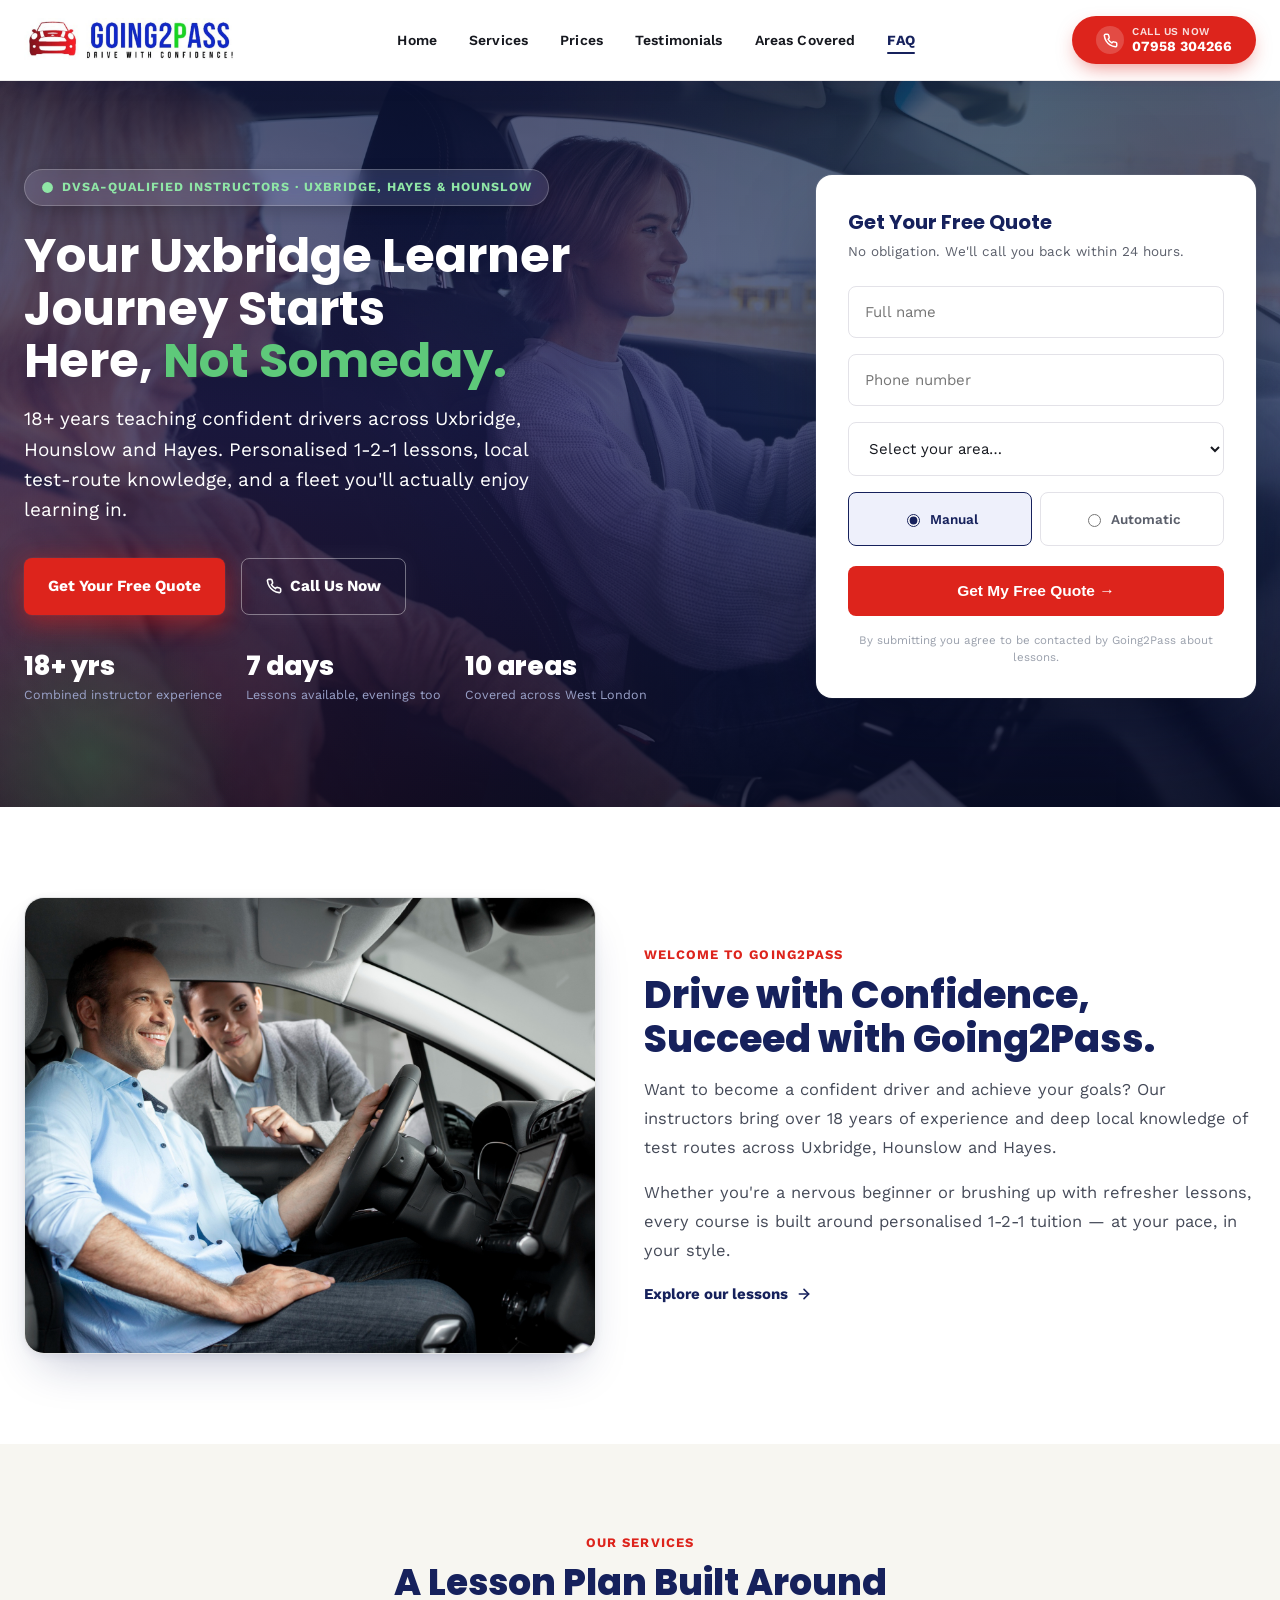
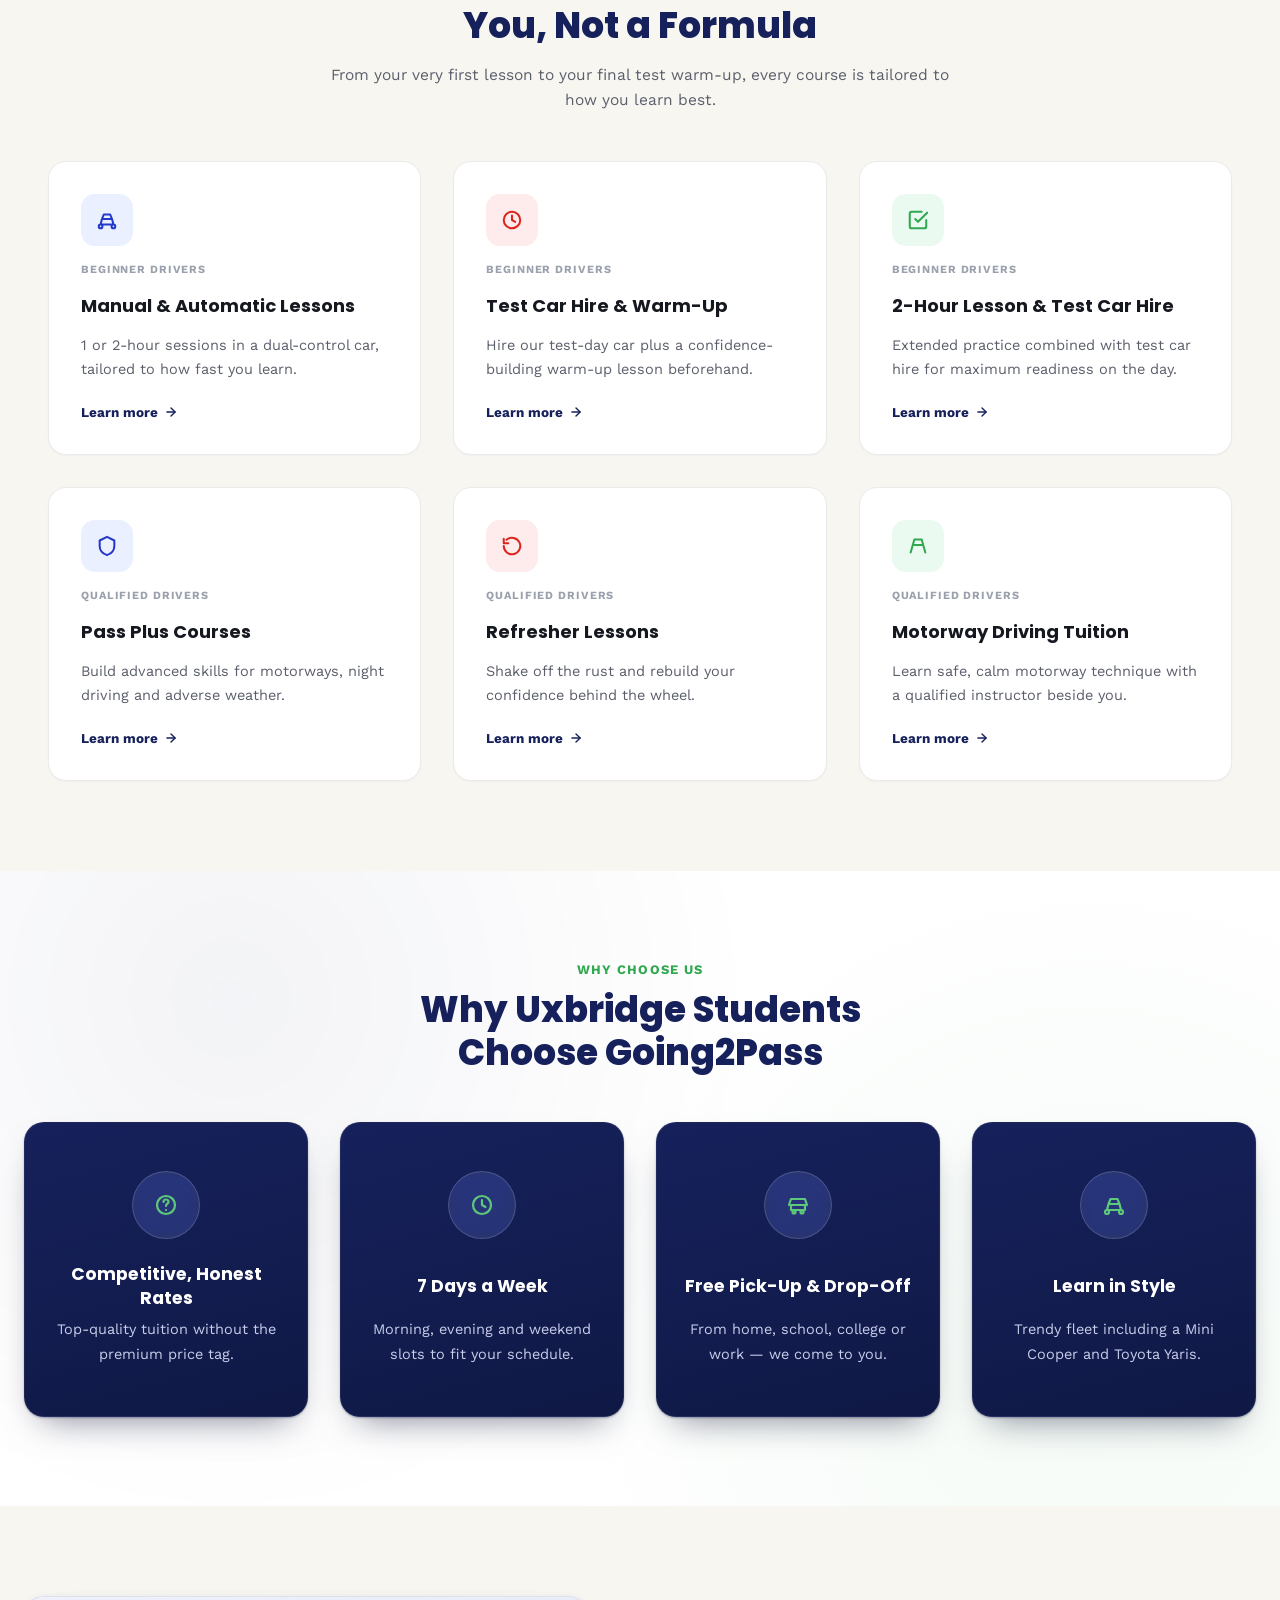
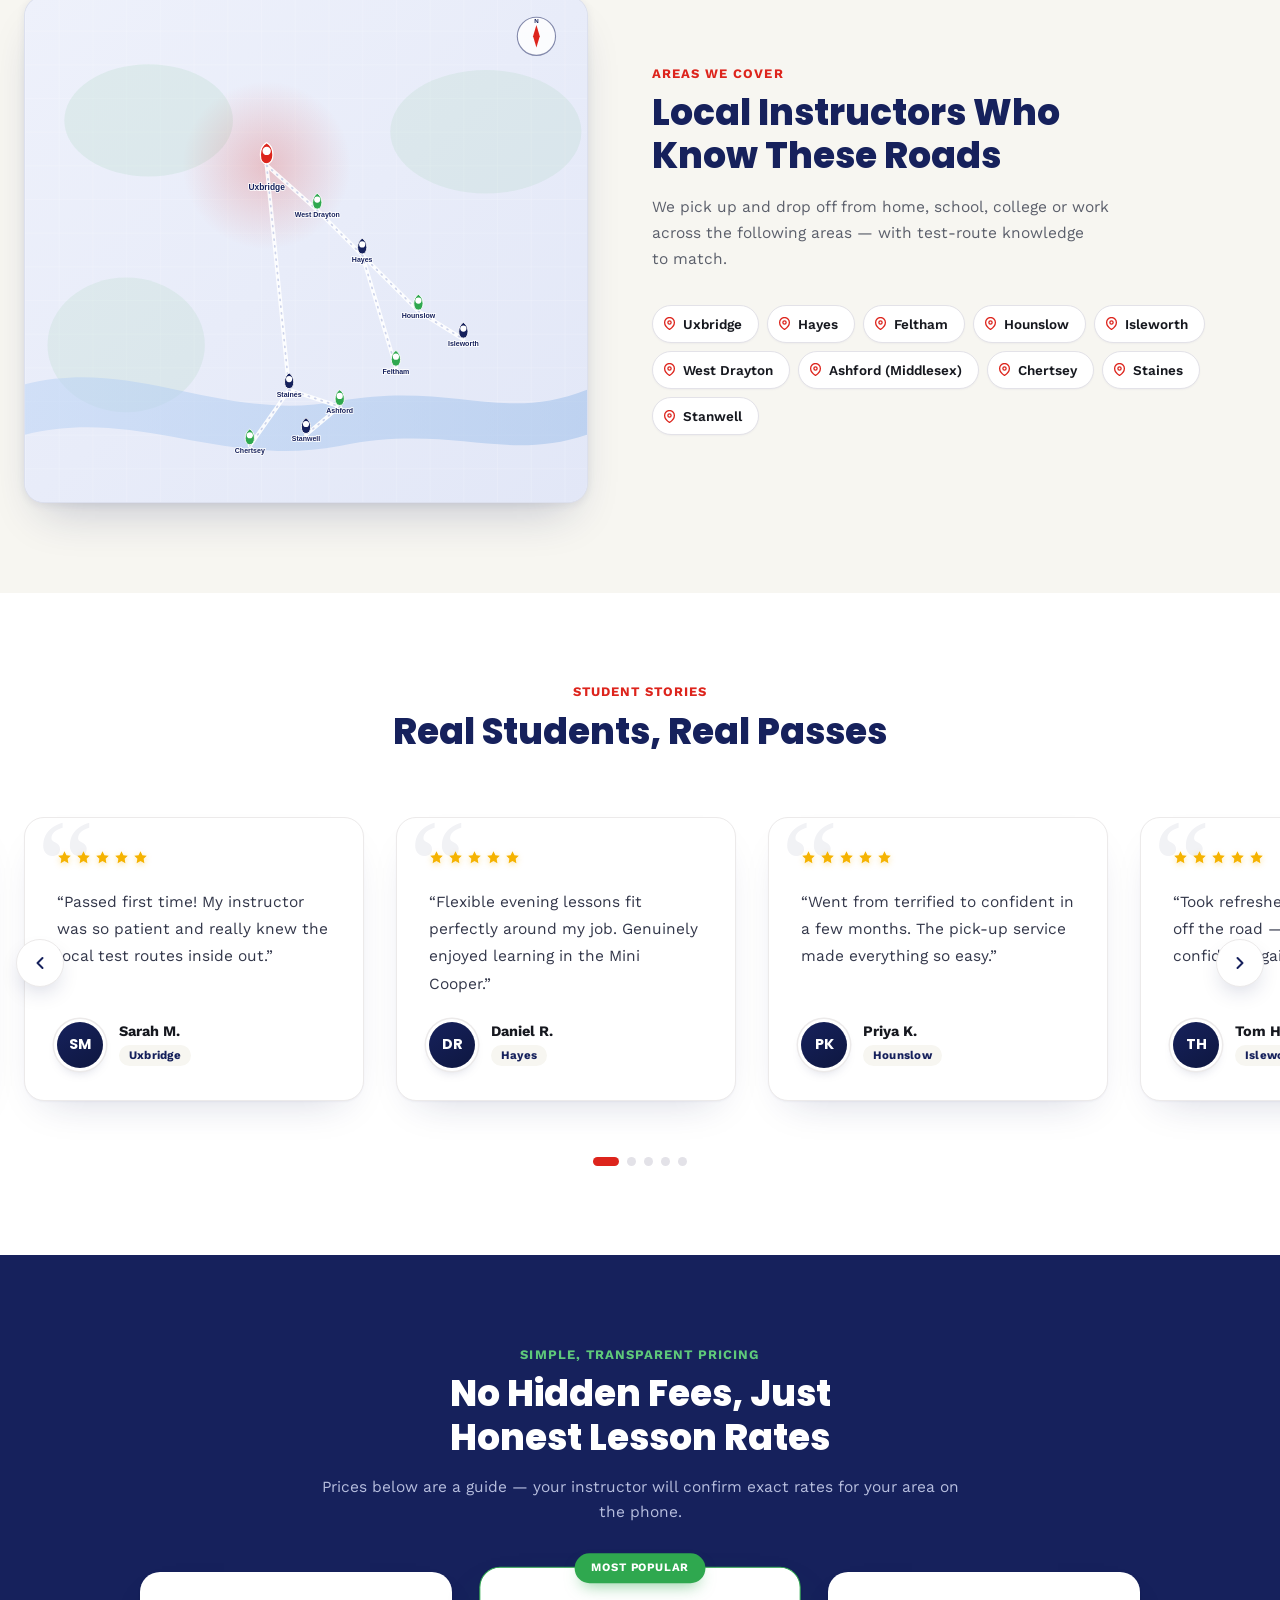
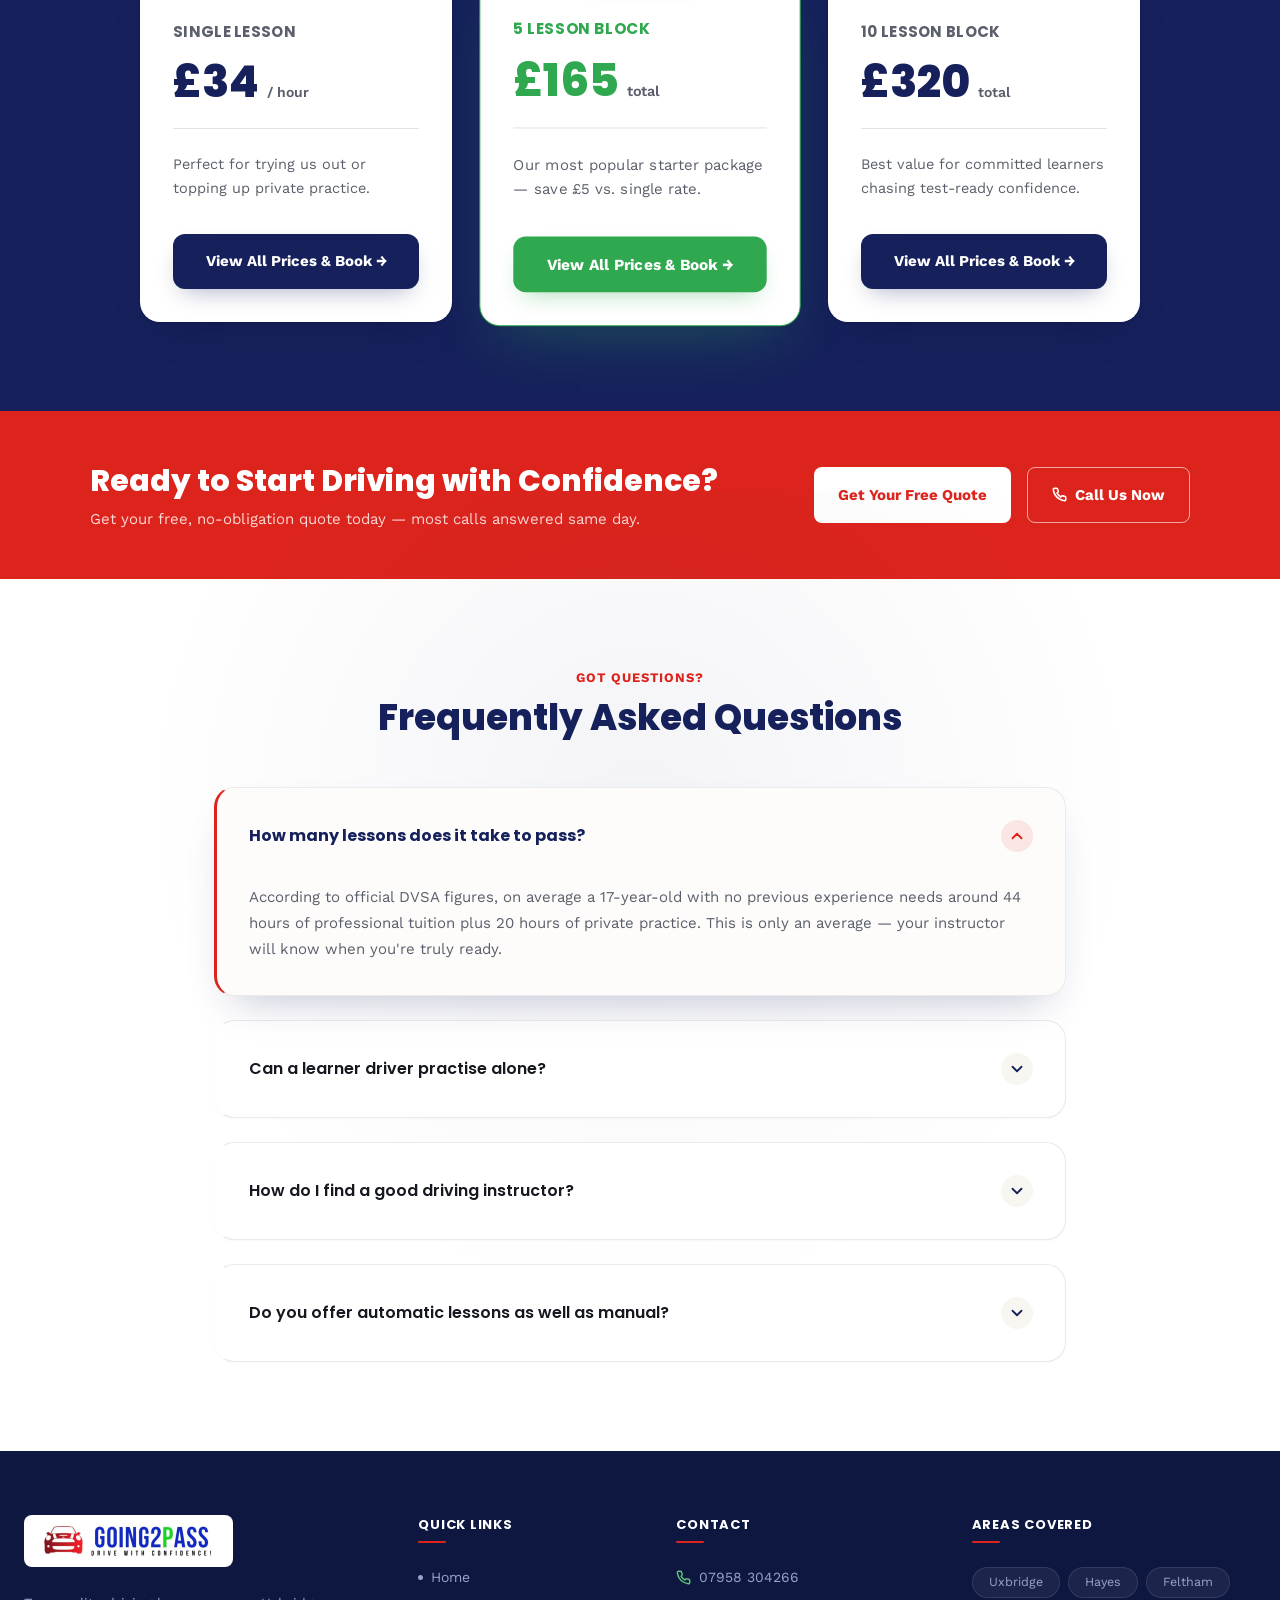
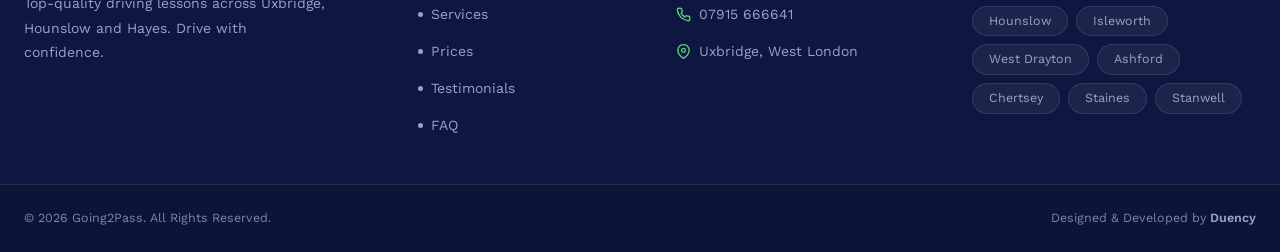
==== commit 915917b4: "Refined UI/UX, improved hero, services, pricing and FAQ sections" ====
--- a/index.html
+++ b/index.html
@@ -60,7 +60,7 @@
   -->
   <img
     class="hero-bg-image"
-    src="assets/images/hero/2149117133.jpg"
+    src="assets/images/hero/2150318413.jpg"
     alt=""
     role="presentation"
     loading="eager"
@@ -139,7 +139,7 @@
     <!-- Swap this src for a real licensed photo (instructor teaching a
          learner inside a modern dual-control car, UK driving school style)
          when available — no other markup/CSS changes needed. -->
-    <img class="welcome-media-image" src="assets/images/about/instructor-learner.svg" alt="Driving instructor teaching a learner driver inside a modern dual-control car" loading="lazy" decoding="async">
+    <img class="welcome-media-image" src="assets/images/hero/2149117133.jpg" alt="Driving instructor teaching a learner driver inside a modern dual-control car" loading="lazy" decoding="async">
   </div>
   <div class="welcome-copy">
     <div class="eyebrow eyebrow-red">WELCOME TO GOING2PASS</div>
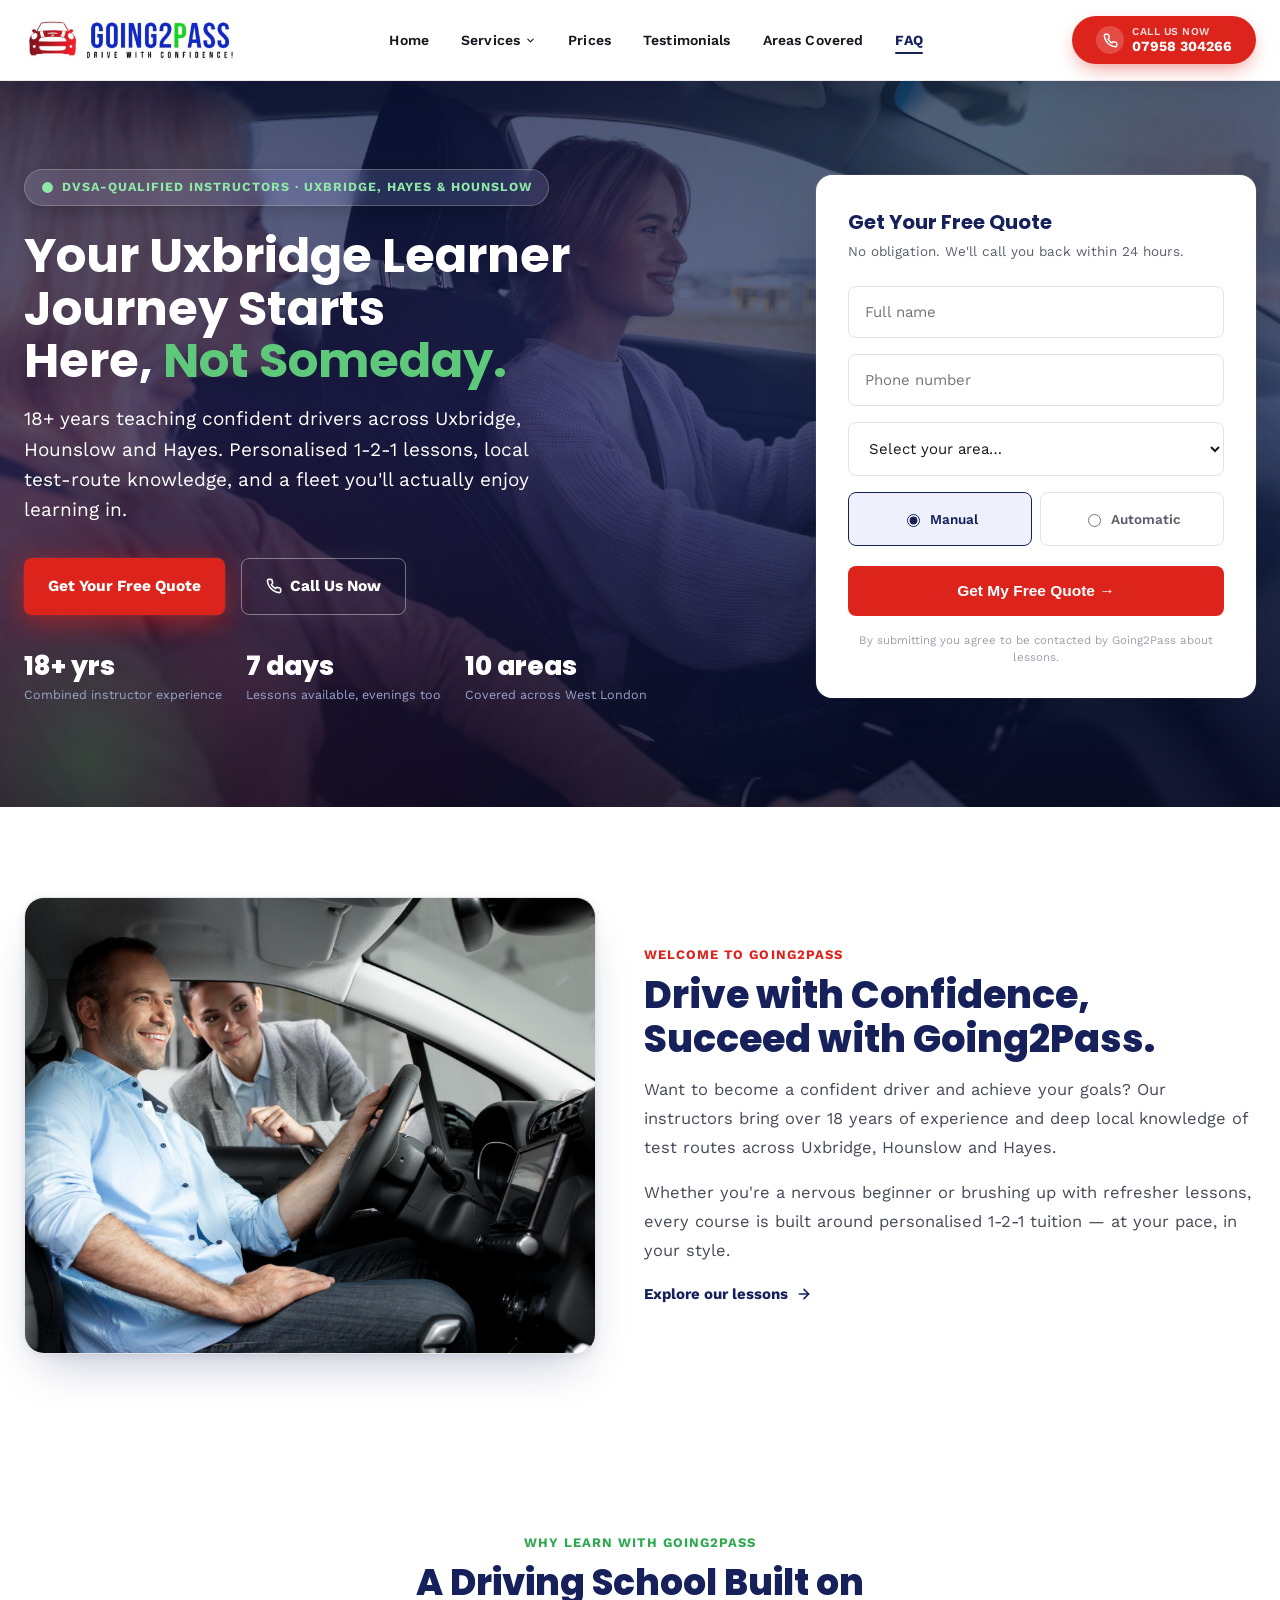
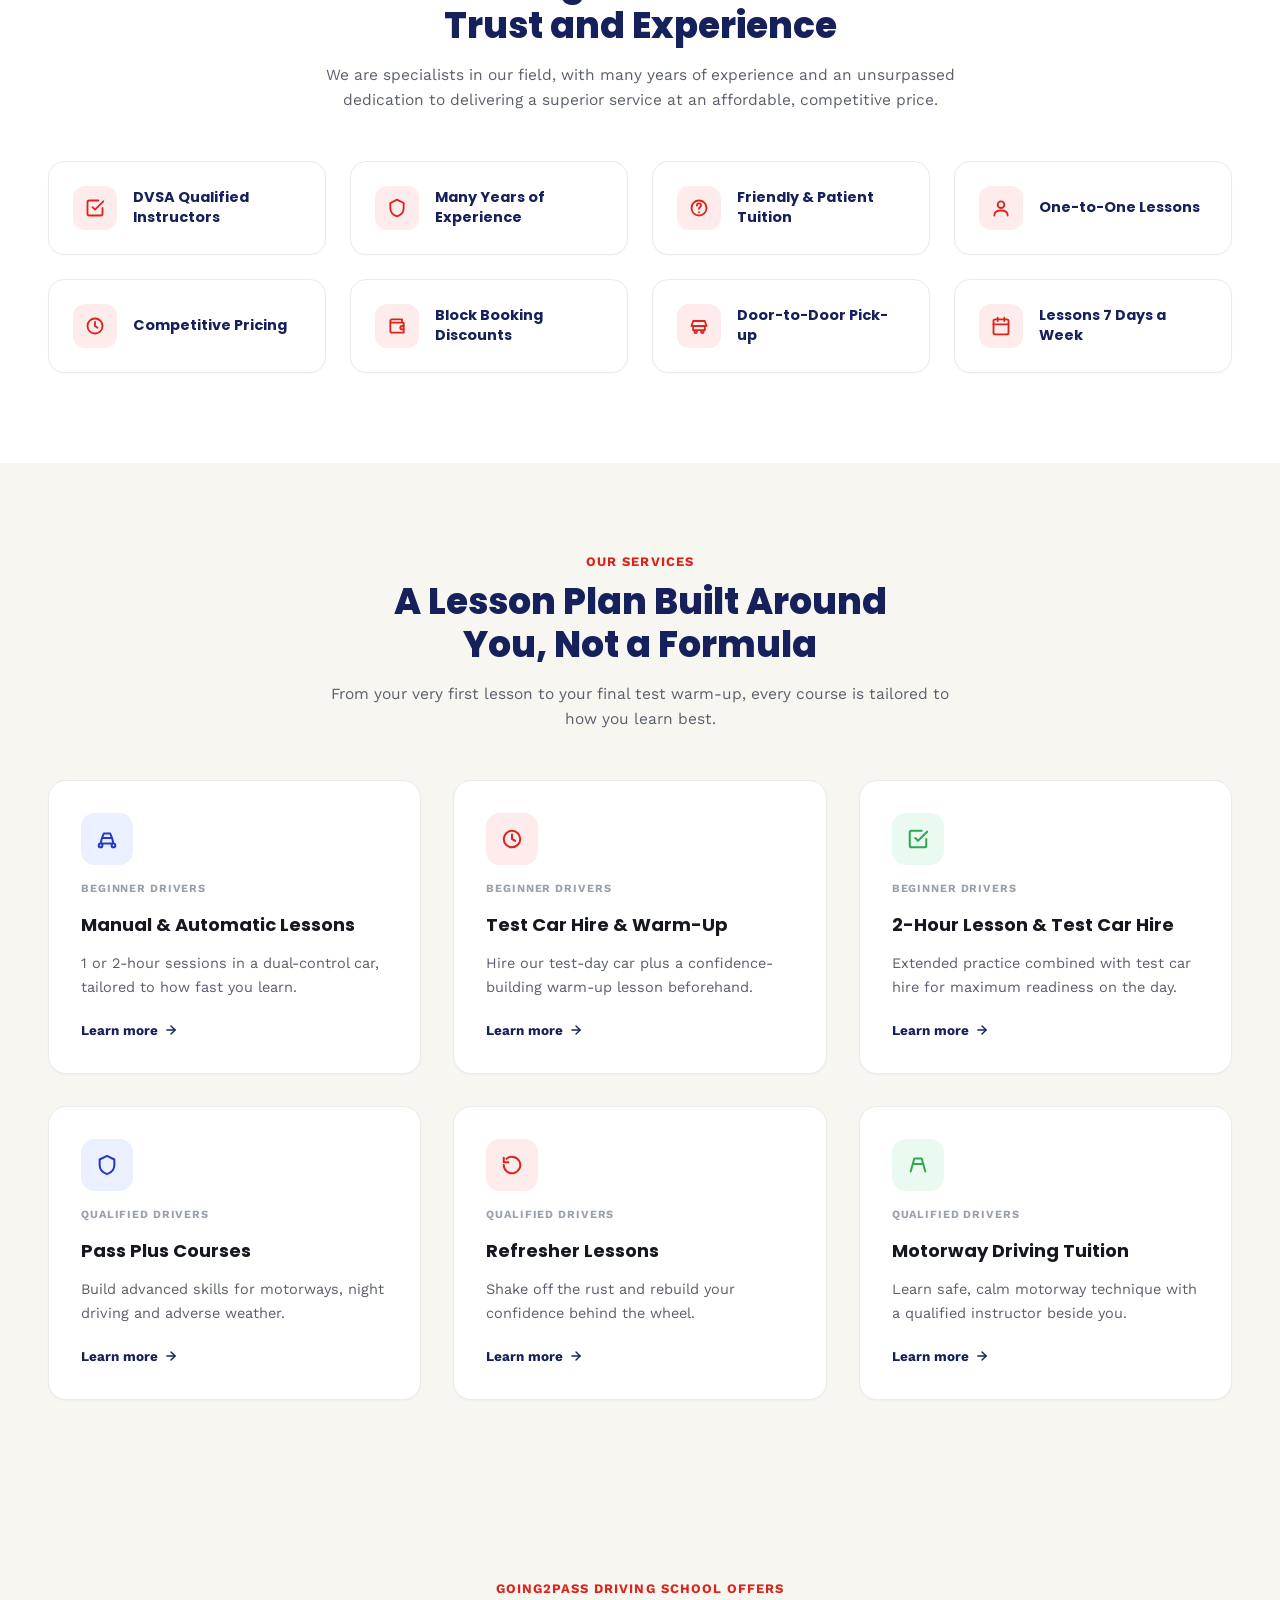
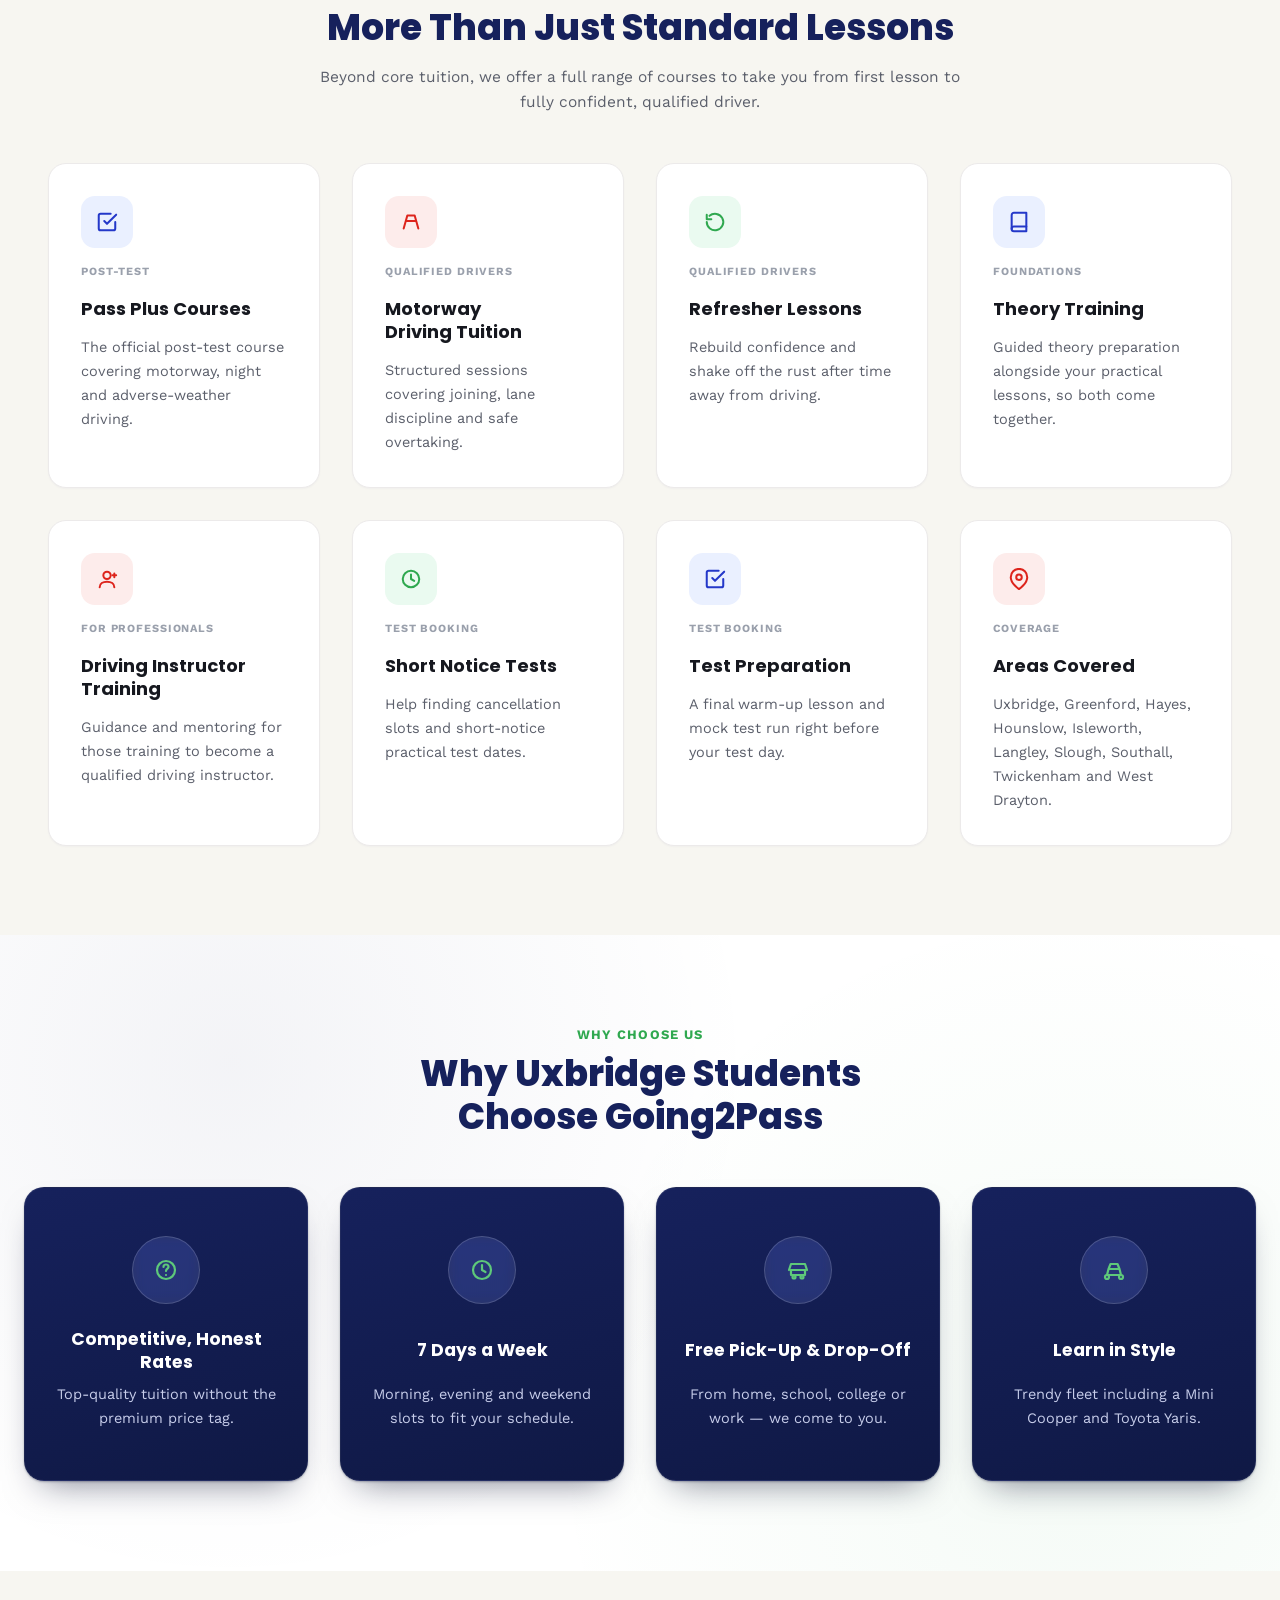
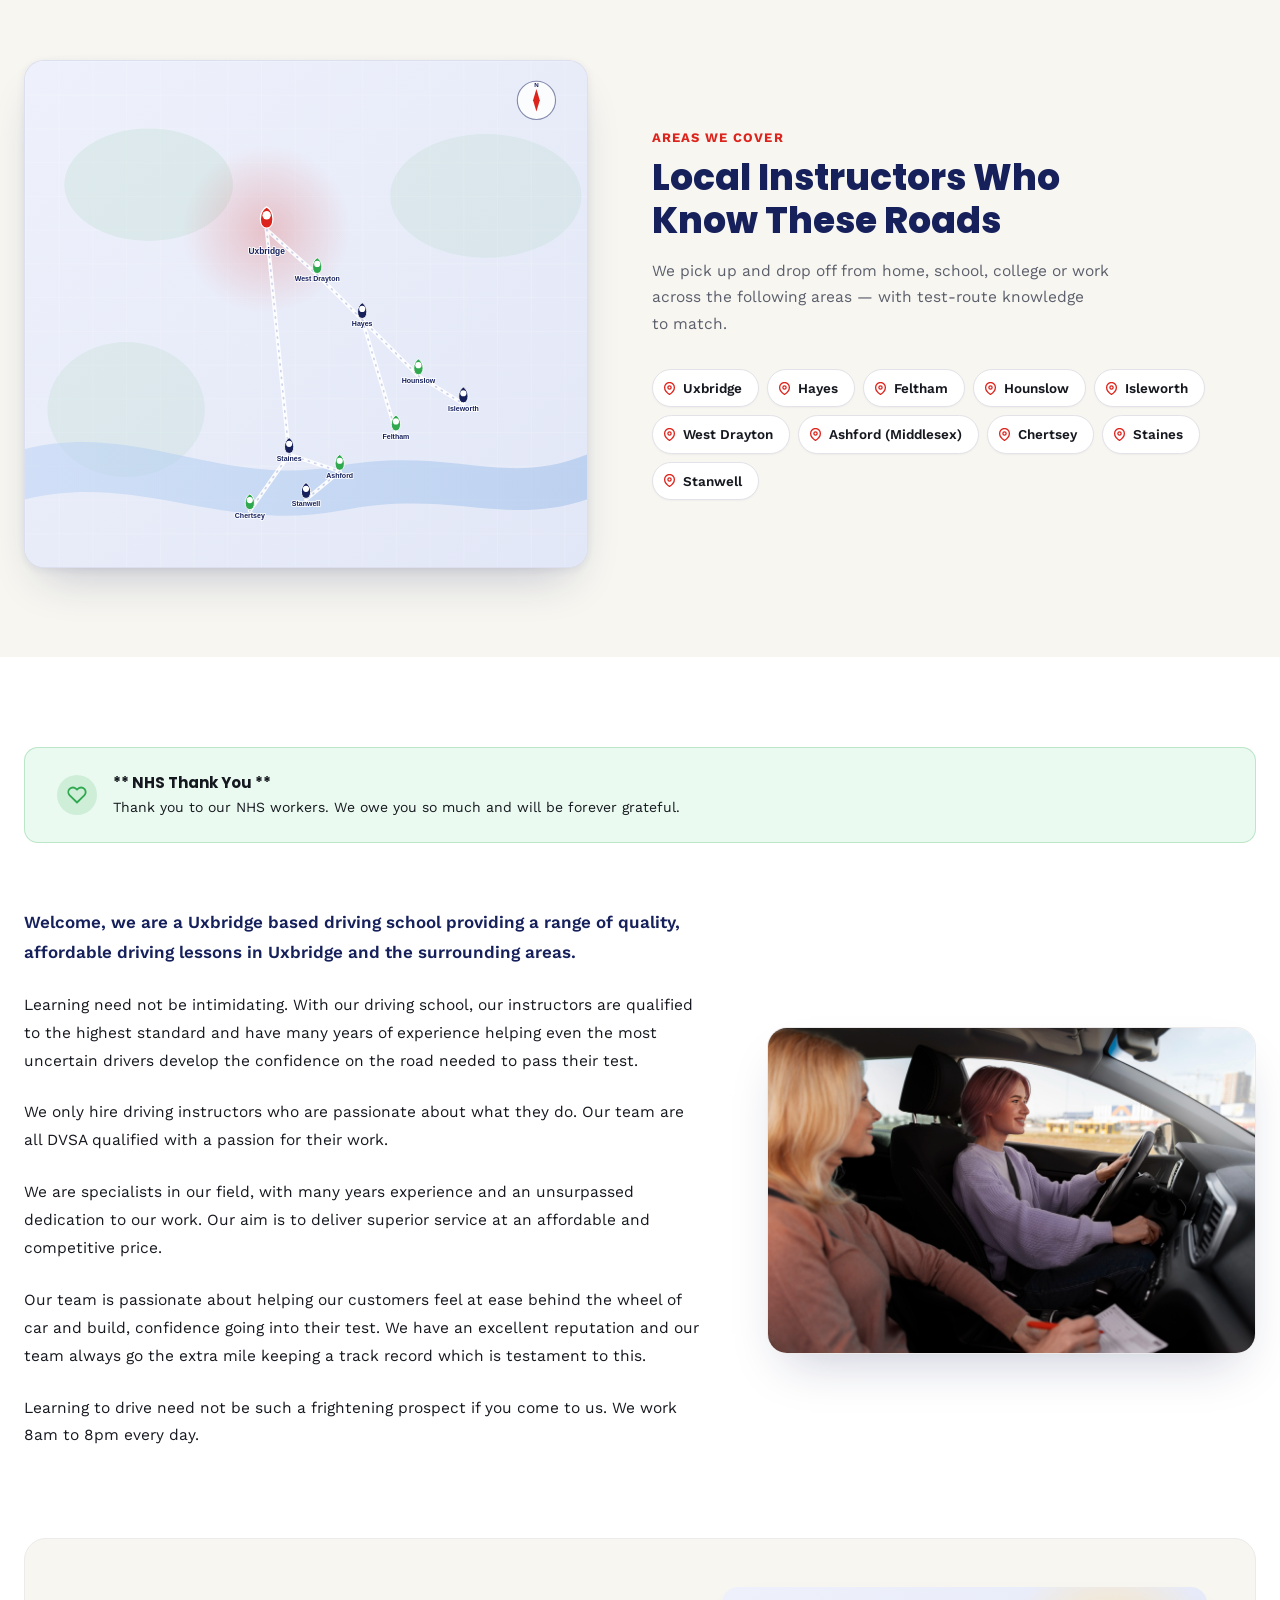
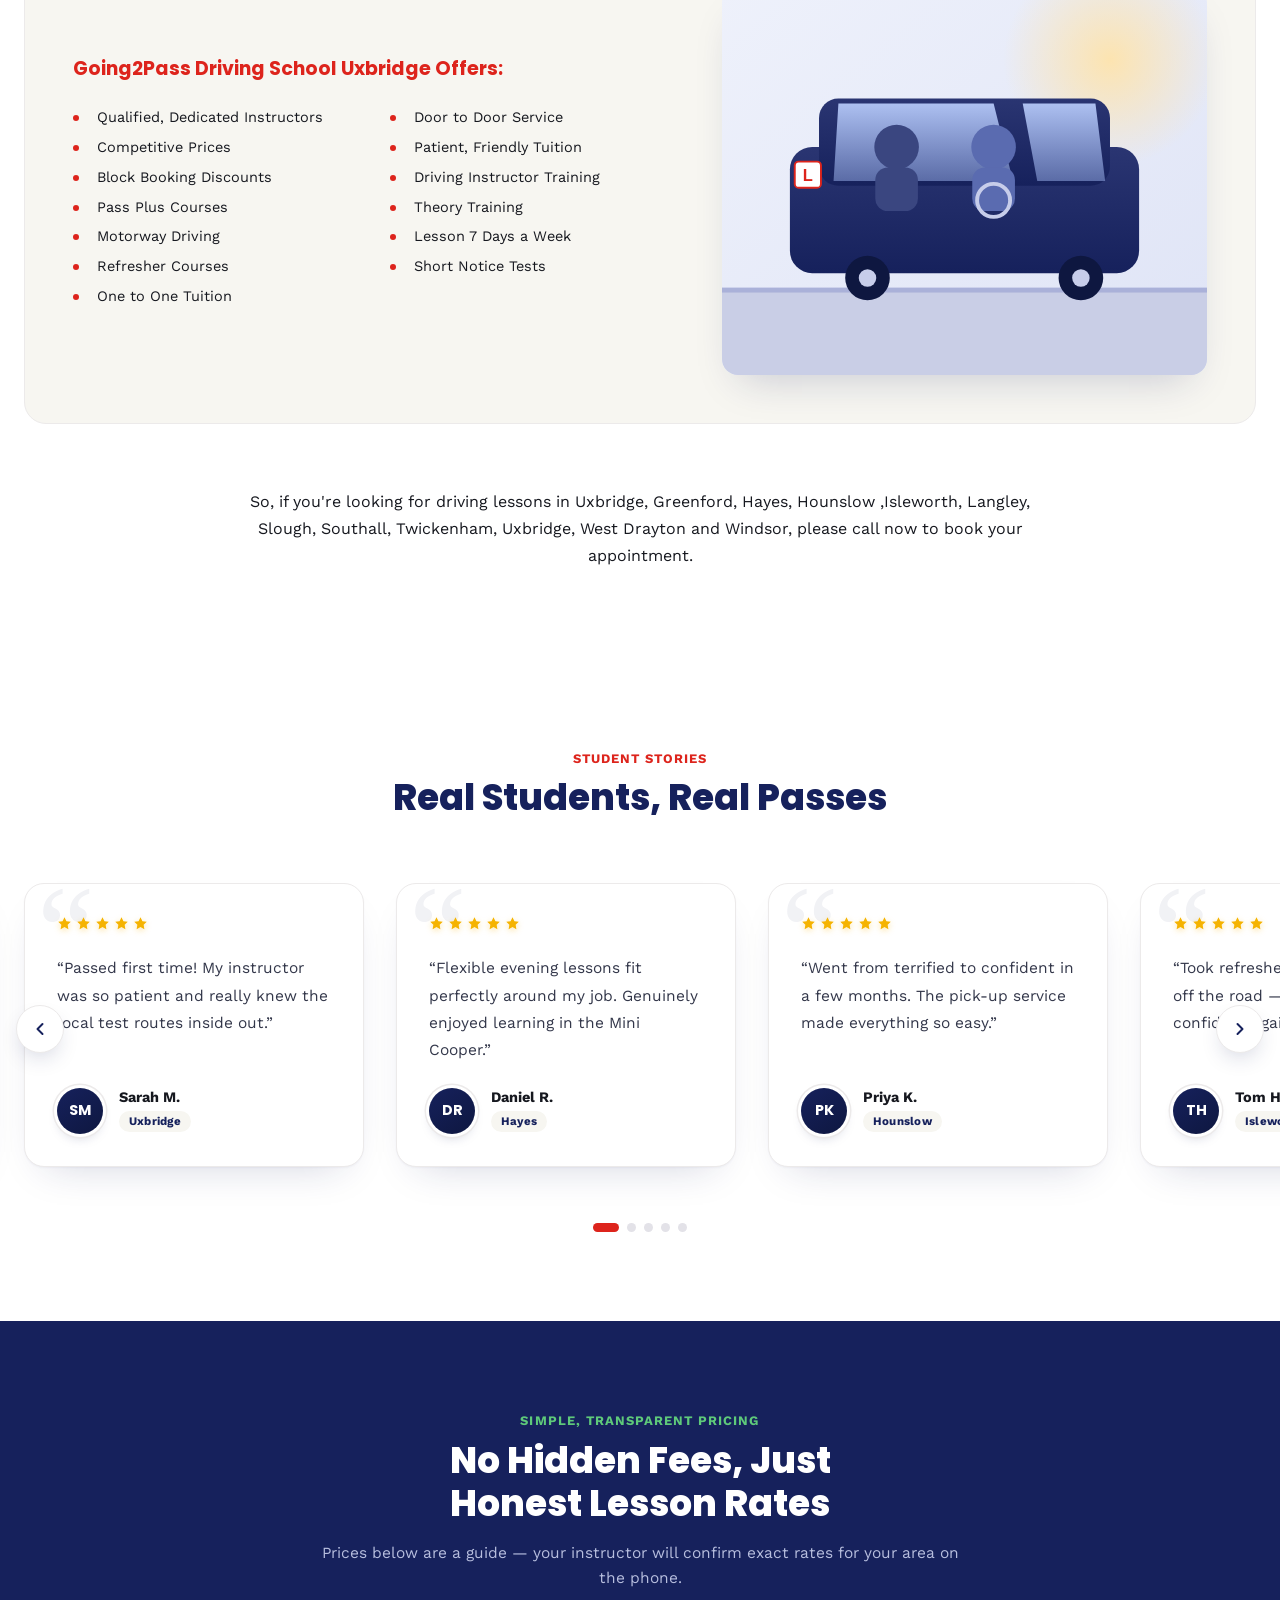
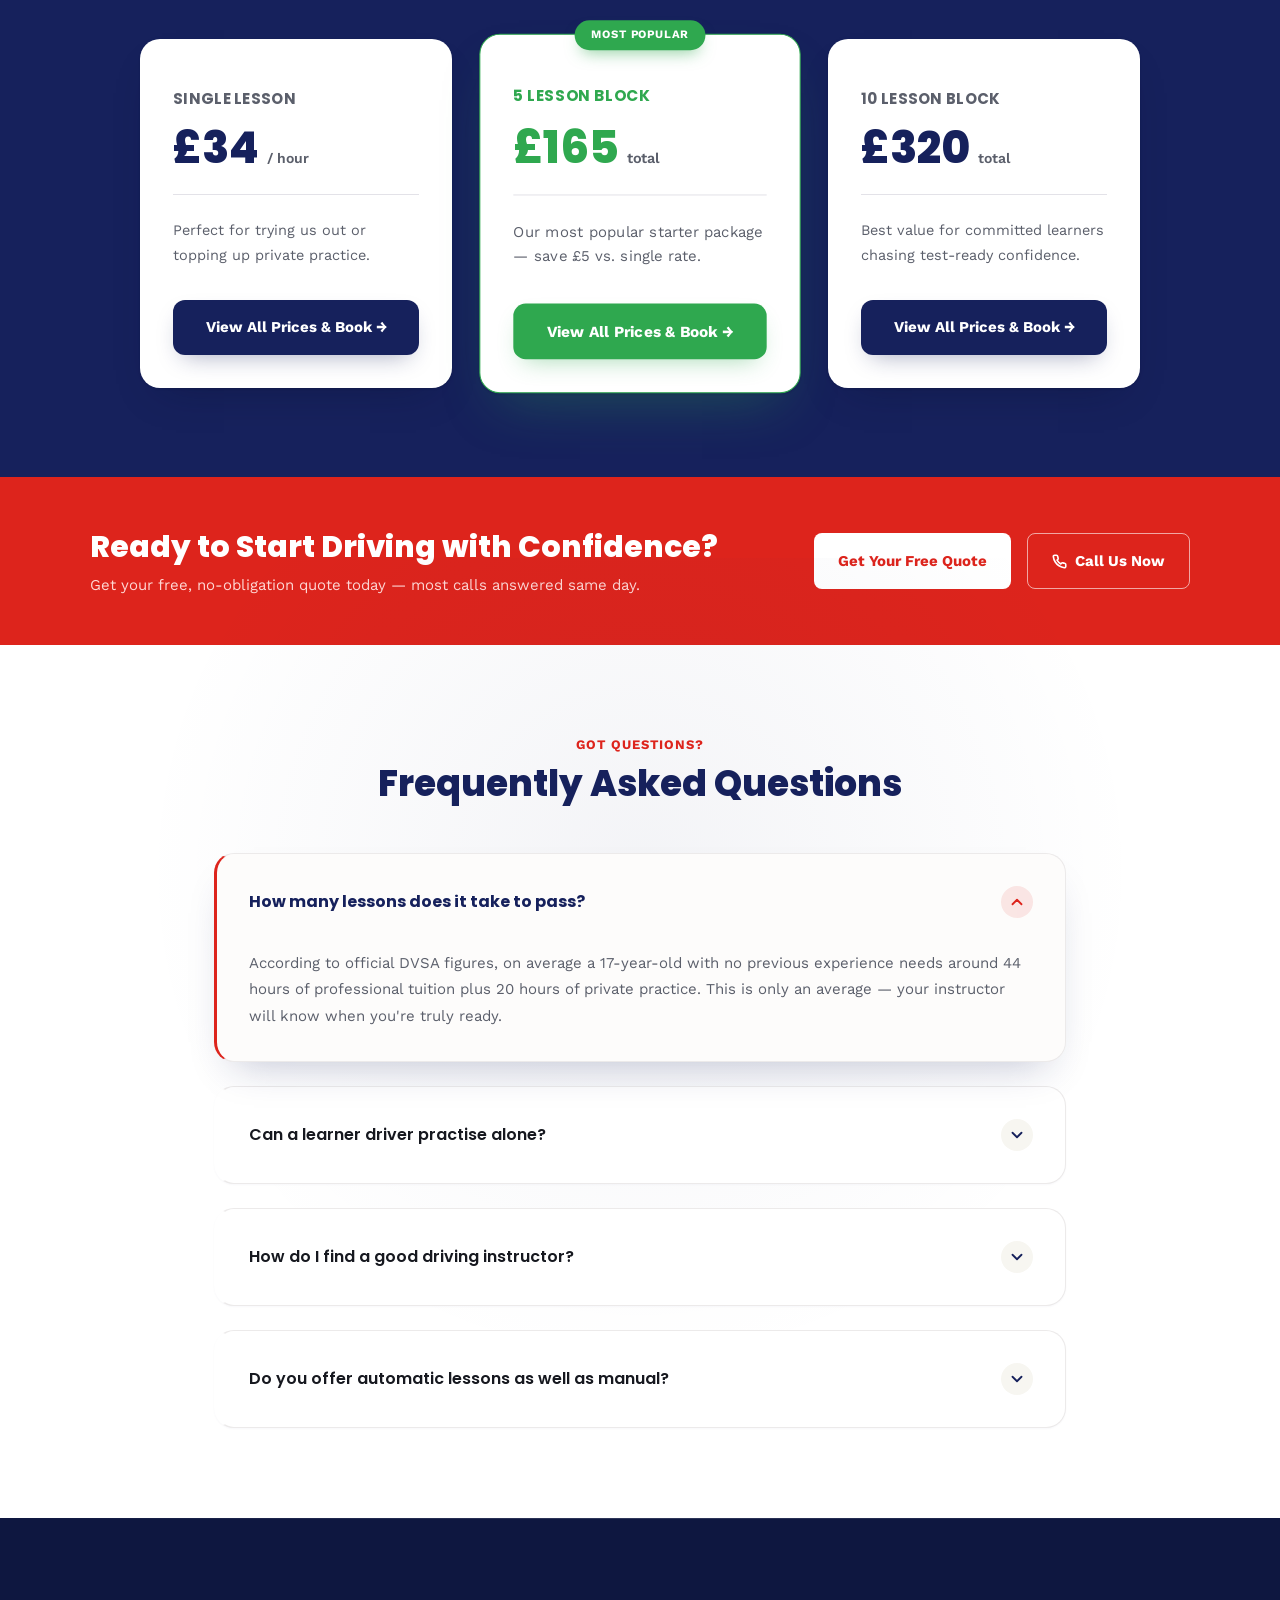
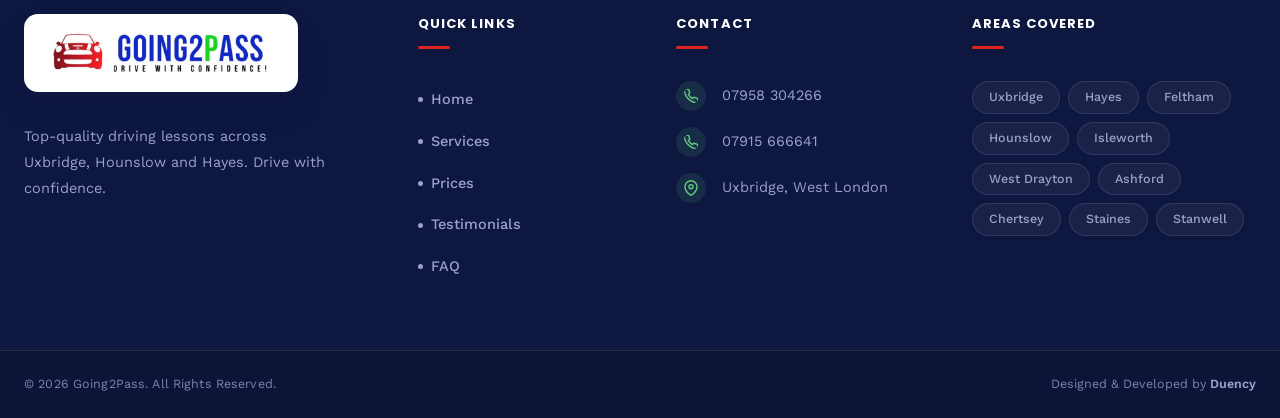
==== commit 4081e278: "updated home page or about page" ====
--- a/index.html
+++ b/index.html
@@ -18,7 +18,20 @@
     </a>
     <nav class="nav-links" aria-label="Primary">
       <a href="#welcome" data-nav-link="welcome">Home</a>
-      <a href="#services" data-nav-link="services">Services</a>
+      <div class="nav-item">
+        <a href="#services" data-nav-link="services" class="nav-item-trigger">
+          Services
+          <svg class="nav-chevron" width="11" height="11" viewBox="0 0 24 24" fill="none" stroke="currentColor" stroke-width="2.4" stroke-linecap="round" stroke-linejoin="round"><polyline points="6 9 12 15 18 9"/></svg>
+        </a>
+        <div class="nav-dropdown">
+          <a href="manual-driving-lessons.html"><svg width="17" height="17" viewBox="0 0 24 24" fill="none" stroke="currentColor" stroke-width="2.1" stroke-linecap="round" stroke-linejoin="round"><circle cx="12" cy="12" r="8"/><path d="M12 4v4M12 16v4M4 12h4M16 12h4"/></svg>Manual Driving Lessons</a>
+          <a href="automatic-driving-lessons.html"><svg width="17" height="17" viewBox="0 0 24 24" fill="none" stroke="currentColor" stroke-width="2.1" stroke-linecap="round" stroke-linejoin="round"><circle cx="12" cy="12" r="3"/><path d="M12 2v3M12 19v3M4.2 4.2l2.1 2.1M17.7 17.7l2.1 2.1M2 12h3M19 12h3M4.2 19.8l2.1-2.1M17.7 6.3l2.1-2.1"/></svg>Automatic Driving Lessons</a>
+          <a href="pass-plus-course.html"><svg width="17" height="17" viewBox="0 0 24 24" fill="none" stroke="currentColor" stroke-width="2.1" stroke-linecap="round" stroke-linejoin="round"><path d="M9 11l3 3L22 4"/><path d="M21 12v7a2 2 0 0 1-2 2H5a2 2 0 0 1-2-2V5a2 2 0 0 1 2-2h11"/></svg>Pass Plus Course</a>
+          <a href="refresher-lessons.html"><svg width="17" height="17" viewBox="0 0 24 24" fill="none" stroke="currentColor" stroke-width="2.1" stroke-linecap="round" stroke-linejoin="round"><path d="M3 12a9 9 0 1 0 3-6.7"/><polyline points="3 4 3 9 8 9"/></svg>Refresher Lessons</a>
+          <a href="motorway-driving-tuition.html"><svg width="17" height="17" viewBox="0 0 24 24" fill="none" stroke="currentColor" stroke-width="2.1" stroke-linecap="round" stroke-linejoin="round"><path d="M4 19l4-14h8l4 14"/><line x1="7" y1="11" x2="17" y2="11"/></svg>Motorway Driving Tuition</a>
+          <a href="test-car-hire-warm-up-lesson.html"><svg width="17" height="17" viewBox="0 0 24 24" fill="none" stroke="currentColor" stroke-width="2.1" stroke-linecap="round" stroke-linejoin="round"><path d="M5 17h14M5 17a2 2 0 1 0 0 4 2 2 0 0 0 0-4zm14 0a2 2 0 1 0 0 4 2 2 0 0 0 0-4zM5 17l1.5-6h11L19 17M6.5 11l2-5h7l2 5"/></svg>Test Car Hire &amp; Warm-Up Lesson</a>
+        </div>
+      </div>
       <a href="#pricing" data-nav-link="pricing">Prices</a>
       <a href="#testimonials" data-nav-link="testimonials">Testimonials</a>
       <a href="#locations" data-nav-link="locations">Areas Covered</a>
@@ -39,7 +52,22 @@
   </div>
   <nav class="nav-mobile-menu" aria-label="Mobile">
     <a href="#welcome" data-nav-link="welcome">Home</a>
-    <a href="#services" data-nav-link="services">Services</a>
+    <div class="nav-mobile-item">
+      <div class="nav-mobile-row">
+        <a href="#services" data-nav-link="services">Services</a>
+        <button class="nav-mobile-toggle" type="button" aria-expanded="false" aria-label="Toggle Services submenu">
+          <svg class="nav-chevron" width="13" height="13" viewBox="0 0 24 24" fill="none" stroke="currentColor" stroke-width="2.4" stroke-linecap="round" stroke-linejoin="round"><polyline points="6 9 12 15 18 9"/></svg>
+        </button>
+      </div>
+      <div class="nav-mobile-submenu">
+        <a href="manual-driving-lessons.html">Manual Driving Lessons</a>
+        <a href="automatic-driving-lessons.html">Automatic Driving Lessons</a>
+        <a href="pass-plus-course.html">Pass Plus Course</a>
+        <a href="refresher-lessons.html">Refresher Lessons</a>
+        <a href="motorway-driving-tuition.html">Motorway Driving Tuition</a>
+        <a href="test-car-hire-warm-up-lesson.html">Test Car Hire &amp; Warm-Up Lesson</a>
+      </div>
+    </div>
     <a href="#pricing" data-nav-link="pricing">Prices</a>
     <a href="#testimonials" data-nav-link="testimonials">Testimonials</a>
     <a href="#locations" data-nav-link="locations">Areas Covered</a>
@@ -153,6 +181,51 @@
   </div>
 </section>
 
+<!-- ============ WHY LEARN WITH GOING2PASS ============ -->
+<section class="section">
+  <div class="container">
+    <div class="section-intro">
+      <div class="eyebrow eyebrow-green">WHY LEARN WITH GOING2PASS</div>
+      <h2 class="section-title">A Driving School Built on Trust and Experience</h2>
+      <p>We are specialists in our field, with many years of experience and an unsurpassed dedication to delivering a superior service at an affordable, competitive price.</p>
+    </div>
+    <div class="why-learn-grid">
+      <div class="why-learn-item">
+        <div class="why-learn-icon"><svg width="20" height="20" viewBox="0 0 24 24" fill="none" stroke="#dd241c" stroke-width="2.2" stroke-linecap="round" stroke-linejoin="round"><path d="M9 11l3 3L22 4"/><path d="M21 12v7a2 2 0 0 1-2 2H5a2 2 0 0 1-2-2V5a2 2 0 0 1 2-2h11"/></svg></div>
+        <div class="why-learn-label">DVSA Qualified Instructors</div>
+      </div>
+      <div class="why-learn-item">
+        <div class="why-learn-icon"><svg width="20" height="20" viewBox="0 0 24 24" fill="none" stroke="#dd241c" stroke-width="2.2" stroke-linecap="round" stroke-linejoin="round"><path d="M12 2l8 4v6c0 5-3.5 8.5-8 10-4.5-1.5-8-5-8-10V6l8-4z"/></svg></div>
+        <div class="why-learn-label">Many Years of Experience</div>
+      </div>
+      <div class="why-learn-item">
+        <div class="why-learn-icon"><svg width="20" height="20" viewBox="0 0 24 24" fill="none" stroke="#dd241c" stroke-width="2.2" stroke-linecap="round" stroke-linejoin="round"><circle cx="12" cy="12" r="9"/><path d="M9.5 9a2.5 2.5 0 0 1 5 0c0 1.5-2.5 2-2.5 4M12 17h.01"/></svg></div>
+        <div class="why-learn-label">Friendly &amp; Patient Tuition</div>
+      </div>
+      <div class="why-learn-item">
+        <div class="why-learn-icon"><svg width="20" height="20" viewBox="0 0 24 24" fill="none" stroke="#dd241c" stroke-width="2.2" stroke-linecap="round" stroke-linejoin="round"><circle cx="12" cy="8" r="4"/><path d="M4 21c0-4 3.6-6 8-6s8 2 8 6"/></svg></div>
+        <div class="why-learn-label">One-to-One Lessons</div>
+      </div>
+      <div class="why-learn-item">
+        <div class="why-learn-icon"><svg width="20" height="20" viewBox="0 0 24 24" fill="none" stroke="#dd241c" stroke-width="2.2" stroke-linecap="round" stroke-linejoin="round"><circle cx="12" cy="12" r="9"/><path d="M12 7v5l3 2"/></svg></div>
+        <div class="why-learn-label">Competitive Pricing</div>
+      </div>
+      <div class="why-learn-item">
+        <div class="why-learn-icon"><svg width="20" height="20" viewBox="0 0 24 24" fill="none" stroke="#dd241c" stroke-width="2.2" stroke-linecap="round" stroke-linejoin="round"><path d="M20 12V8H6a2 2 0 0 1 0-4h12v4M4 6v12a2 2 0 0 0 2 2h14v-4"/><path d="M18 12a2 2 0 0 0 0 4h2v-4h-2z"/></svg></div>
+        <div class="why-learn-label">Block Booking Discounts</div>
+      </div>
+      <div class="why-learn-item">
+        <div class="why-learn-icon"><svg width="20" height="20" viewBox="0 0 24 24" fill="none" stroke="#dd241c" stroke-width="2.2" stroke-linecap="round" stroke-linejoin="round"><path d="M3 12l2-6h14l2 6M5 12h14v5H5z"/><circle cx="8" cy="19" r="1.5"/><circle cx="16" cy="19" r="1.5"/></svg></div>
+        <div class="why-learn-label">Door-to-Door Pick-up</div>
+      </div>
+      <div class="why-learn-item">
+        <div class="why-learn-icon"><svg width="20" height="20" viewBox="0 0 24 24" fill="none" stroke="#dd241c" stroke-width="2.2" stroke-linecap="round" stroke-linejoin="round"><rect x="3" y="4" width="18" height="18" rx="2"/><path d="M8 2v4M16 2v4M3 10h18"/></svg></div>
+        <div class="why-learn-label">Lessons 7 Days a Week</div>
+      </div>
+    </div>
+  </div>
+</section>
+
 <!-- ============ SERVICES ============ -->
 <section id="services" class="section section-cream">
   <div class="container">
@@ -223,6 +296,83 @@
         <span class="service-link">Learn more<svg width="14" height="14" viewBox="0 0 24 24" fill="none" stroke="currentColor" stroke-width="2.4" stroke-linecap="round" stroke-linejoin="round"><line x1="5" y1="12" x2="19" y2="12"/><polyline points="12 5 19 12 12 19"/></svg></span>
       </article>
 
+    </div>
+  </div>
+</section>
+
+<!-- ============ OUR DRIVING SCHOOL OFFERS ============ -->
+<section class="section section-cream">
+  <div class="container">
+    <div class="section-intro">
+      <div class="eyebrow eyebrow-red">GOING2PASS DRIVING SCHOOL OFFERS</div>
+      <h2 class="section-title">More Than Just Standard Lessons</h2>
+      <p>Beyond core tuition, we offer a full range of courses to take you from first lesson to fully confident, qualified driver.</p>
+    </div>
+    <div class="offers-grid">
+      <article class="service-card">
+        <div class="service-icon" style="background:#eaf0ff;">
+          <svg width="22" height="22" viewBox="0 0 24 24" fill="none" stroke="#2438c9" stroke-width="2.2" stroke-linecap="round" stroke-linejoin="round"><path d="M9 11l3 3L22 4"/><path d="M21 12v7a2 2 0 0 1-2 2H5a2 2 0 0 1-2-2V5a2 2 0 0 1 2-2h11"/></svg>
+        </div>
+        <div class="service-group">POST-TEST</div>
+        <h3 class="service-title">Pass Plus Courses</h3>
+        <p class="service-desc">The official post-test course covering motorway, night and adverse-weather driving.</p>
+      </article>
+      <article class="service-card">
+        <div class="service-icon" style="background:#fdeceb;">
+          <svg width="22" height="22" viewBox="0 0 24 24" fill="none" stroke="#dd241c" stroke-width="2.2" stroke-linecap="round" stroke-linejoin="round"><path d="M4 19l4-14h8l4 14"/><line x1="7" y1="11" x2="17" y2="11"/></svg>
+        </div>
+        <div class="service-group">QUALIFIED DRIVERS</div>
+        <h3 class="service-title">Motorway Driving Tuition</h3>
+        <p class="service-desc">Structured sessions covering joining, lane discipline and safe overtaking.</p>
+      </article>
+      <article class="service-card">
+        <div class="service-icon" style="background:#eafaf0;">
+          <svg width="22" height="22" viewBox="0 0 24 24" fill="none" stroke="#2fa84f" stroke-width="2.2" stroke-linecap="round" stroke-linejoin="round"><path d="M3 12a9 9 0 1 0 3-6.7"/><polyline points="3 4 3 9 8 9"/></svg>
+        </div>
+        <div class="service-group">QUALIFIED DRIVERS</div>
+        <h3 class="service-title">Refresher Lessons</h3>
+        <p class="service-desc">Rebuild confidence and shake off the rust after time away from driving.</p>
+      </article>
+      <article class="service-card">
+        <div class="service-icon" style="background:#eaf0ff;">
+          <svg width="22" height="22" viewBox="0 0 24 24" fill="none" stroke="#2438c9" stroke-width="2.2" stroke-linecap="round" stroke-linejoin="round"><path d="M4 19.5A2.5 2.5 0 0 1 6.5 17H20"/><path d="M6.5 2H20v20H6.5A2.5 2.5 0 0 1 4 19.5v-15A2.5 2.5 0 0 1 6.5 2z"/></svg>
+        </div>
+        <div class="service-group">FOUNDATIONS</div>
+        <h3 class="service-title">Theory Training</h3>
+        <p class="service-desc">Guided theory preparation alongside your practical lessons, so both come together.</p>
+      </article>
+      <article class="service-card">
+        <div class="service-icon" style="background:#fdeceb;">
+          <svg width="22" height="22" viewBox="0 0 24 24" fill="none" stroke="#dd241c" stroke-width="2.2" stroke-linecap="round" stroke-linejoin="round"><circle cx="12" cy="8" r="4"/><path d="M4 21c0-4 3.6-6 8-6s8 2 8 6"/><path d="M18 8h4M20 6v4"/></svg>
+        </div>
+        <div class="service-group">FOR PROFESSIONALS</div>
+        <h3 class="service-title">Driving Instructor Training</h3>
+        <p class="service-desc">Guidance and mentoring for those training to become a qualified driving instructor.</p>
+      </article>
+      <article class="service-card">
+        <div class="service-icon" style="background:#eafaf0;">
+          <svg width="22" height="22" viewBox="0 0 24 24" fill="none" stroke="#2fa84f" stroke-width="2.2" stroke-linecap="round" stroke-linejoin="round"><circle cx="12" cy="12" r="9"/><polyline points="12 7 12 12 15.5 14"/></svg>
+        </div>
+        <div class="service-group">TEST BOOKING</div>
+        <h3 class="service-title">Short Notice Tests</h3>
+        <p class="service-desc">Help finding cancellation slots and short-notice practical test dates.</p>
+      </article>
+      <article class="service-card">
+        <div class="service-icon" style="background:#eaf0ff;">
+          <svg width="22" height="22" viewBox="0 0 24 24" fill="none" stroke="#2438c9" stroke-width="2.2" stroke-linecap="round" stroke-linejoin="round"><path d="M9 11l3 3L22 4"/><path d="M21 12v7a2 2 0 0 1-2 2H5a2 2 0 0 1-2-2V5a2 2 0 0 1 2-2h11"/></svg>
+        </div>
+        <div class="service-group">TEST BOOKING</div>
+        <h3 class="service-title">Test Preparation</h3>
+        <p class="service-desc">A final warm-up lesson and mock test run right before your test day.</p>
+      </article>
+      <article class="service-card">
+        <div class="service-icon" style="background:#fdeceb;">
+          <svg width="22" height="22" viewBox="0 0 24 24" fill="none" stroke="#dd241c" stroke-width="2.2" stroke-linecap="round" stroke-linejoin="round"><path d="M21 10c0 7-9 13-9 13s-9-6-9-13a9 9 0 0 1 18 0z"/><circle cx="12" cy="10" r="3"/></svg>
+        </div>
+        <div class="service-group">COVERAGE</div>
+        <h3 class="service-title">Areas Covered</h3>
+        <p class="service-desc">Uxbridge, Greenford, Hayes, Hounslow, Isleworth, Langley, Slough, Southall, Twickenham and West Drayton.</p>
+      </article>
     </div>
   </div>
 </section>
@@ -296,6 +446,61 @@
   </div>
 </section>
 
+<!-- ============ OUR STORY ============ -->
+<section class="section legacy-section">
+  <div class="legacy-banner">
+    <div class="legacy-banner-icon">
+      <svg width="20" height="20" viewBox="0 0 24 24" fill="none" stroke="#2fa84f" stroke-width="2.2" stroke-linecap="round" stroke-linejoin="round"><path d="M20.8 4.6a5.5 5.5 0 0 0-7.8 0L12 5.6l-1-1a5.5 5.5 0 0 0-7.8 7.8l1 1L12 21l7.8-7.6 1-1a5.5 5.5 0 0 0 0-7.8z"/></svg>
+    </div>
+    <div>
+      <p class="legacy-banner-title">** NHS Thank You **</p>
+      <p class="legacy-banner-text">Thank you to our NHS workers. We owe you so much and will be forever grateful.</p>
+    </div>
+  </div>
+
+  <div class="legacy-intro">
+    <div class="legacy-intro-copy">
+      <p>Welcome, we are a Uxbridge based driving school providing a range of quality, affordable driving lessons in Uxbridge and the surrounding areas.</p>
+      <p>Learning need not be intimidating. With our driving school, our instructors are qualified to the highest standard and have many years of experience helping even the most uncertain drivers develop the confidence on the road needed to pass their test.</p>
+      <p>We only hire driving instructors who are passionate about what they do. Our team are all DVSA qualified with a passion for their work.</p>
+      <p>We are specialists in our field, with many years experience and an unsurpassed dedication to our work. Our aim is to deliver superior service at an affordable and competitive price.</p>
+      <p>Our team is passionate about helping our customers feel at ease behind the wheel of car and build, confidence going into their test. We have an excellent reputation and our team always go the extra mile keeping a track record which is testament to this.</p>
+      <p>Learning to drive need not be such a frightening prospect if you come to us. We work 8am to 8pm every day.</p>
+    </div>
+    <div class="legacy-intro-media">
+      <img src="assets/images/hero/2150318413.jpg" alt="Going2Pass driving school car" loading="lazy" decoding="async">
+    </div>
+  </div>
+
+  <div class="legacy-offers">
+    <div class="legacy-offers-copy">
+      <p class="legacy-offers-heading">Going2Pass Driving School Uxbridge Offers:</p>
+      <ul class="legacy-offers-list">
+        <li>Qualified, Dedicated Instructors</li>
+        <li>Competitive Prices</li>
+        <li>Block Booking Discounts</li>
+        <li>Pass Plus Courses</li>
+        <li>Motorway Driving</li>
+        <li>Refresher Courses</li>
+        <li>One to One Tuition</li>
+        <li>Door to Door Service</li>
+        <li>Patient, Friendly Tuition</li>
+        <li>Driving Instructor Training</li>
+        <li>Theory Training</li>
+        <li>Lesson 7 Days a Week</li>
+        <li>Short Notice Tests</li>
+      </ul>
+    </div>
+    <div class="legacy-offers-media">
+      <img src="assets/images/about/instructor-learner.svg" alt="Learner driver celebrating with instructor" loading="lazy" decoding="async">
+    </div>
+  </div>
+
+  <div class="legacy-closing">
+    <p>So, if you're looking for driving lessons in Uxbridge, Greenford, Hayes, Hounslow ,Isleworth, Langley, Slough, Southall, Twickenham, Uxbridge, West Drayton and Windsor, please call now to book your appointment.</p>
+  </div>
+</section>
+
 <!-- ============ TESTIMONIALS ============ -->
 <section id="testimonials" class="testimonials-section">
   <div class="container">
--- a/assets/css/main.css
+++ b/assets/css/main.css
@@ -13,6 +13,9 @@
 @import url("components/lead-form.css");
 @import url("components/welcome.css");
 @import url("components/services.css");
+@import url("components/why-learn.css");
+@import url("components/offers.css");
+@import url("components/legacy-about.css");
 @import url("components/why-choose-us.css");
 @import url("components/locations.css");
 @import url("components/testimonials.css");
@@ -20,6 +23,7 @@
 @import url("components/cta.css");
 @import url("components/faq.css");
 @import url("components/footer.css");
+@import url("components/about.css");
 
 @import url("utilities.css");
 @import url("responsive.css");
